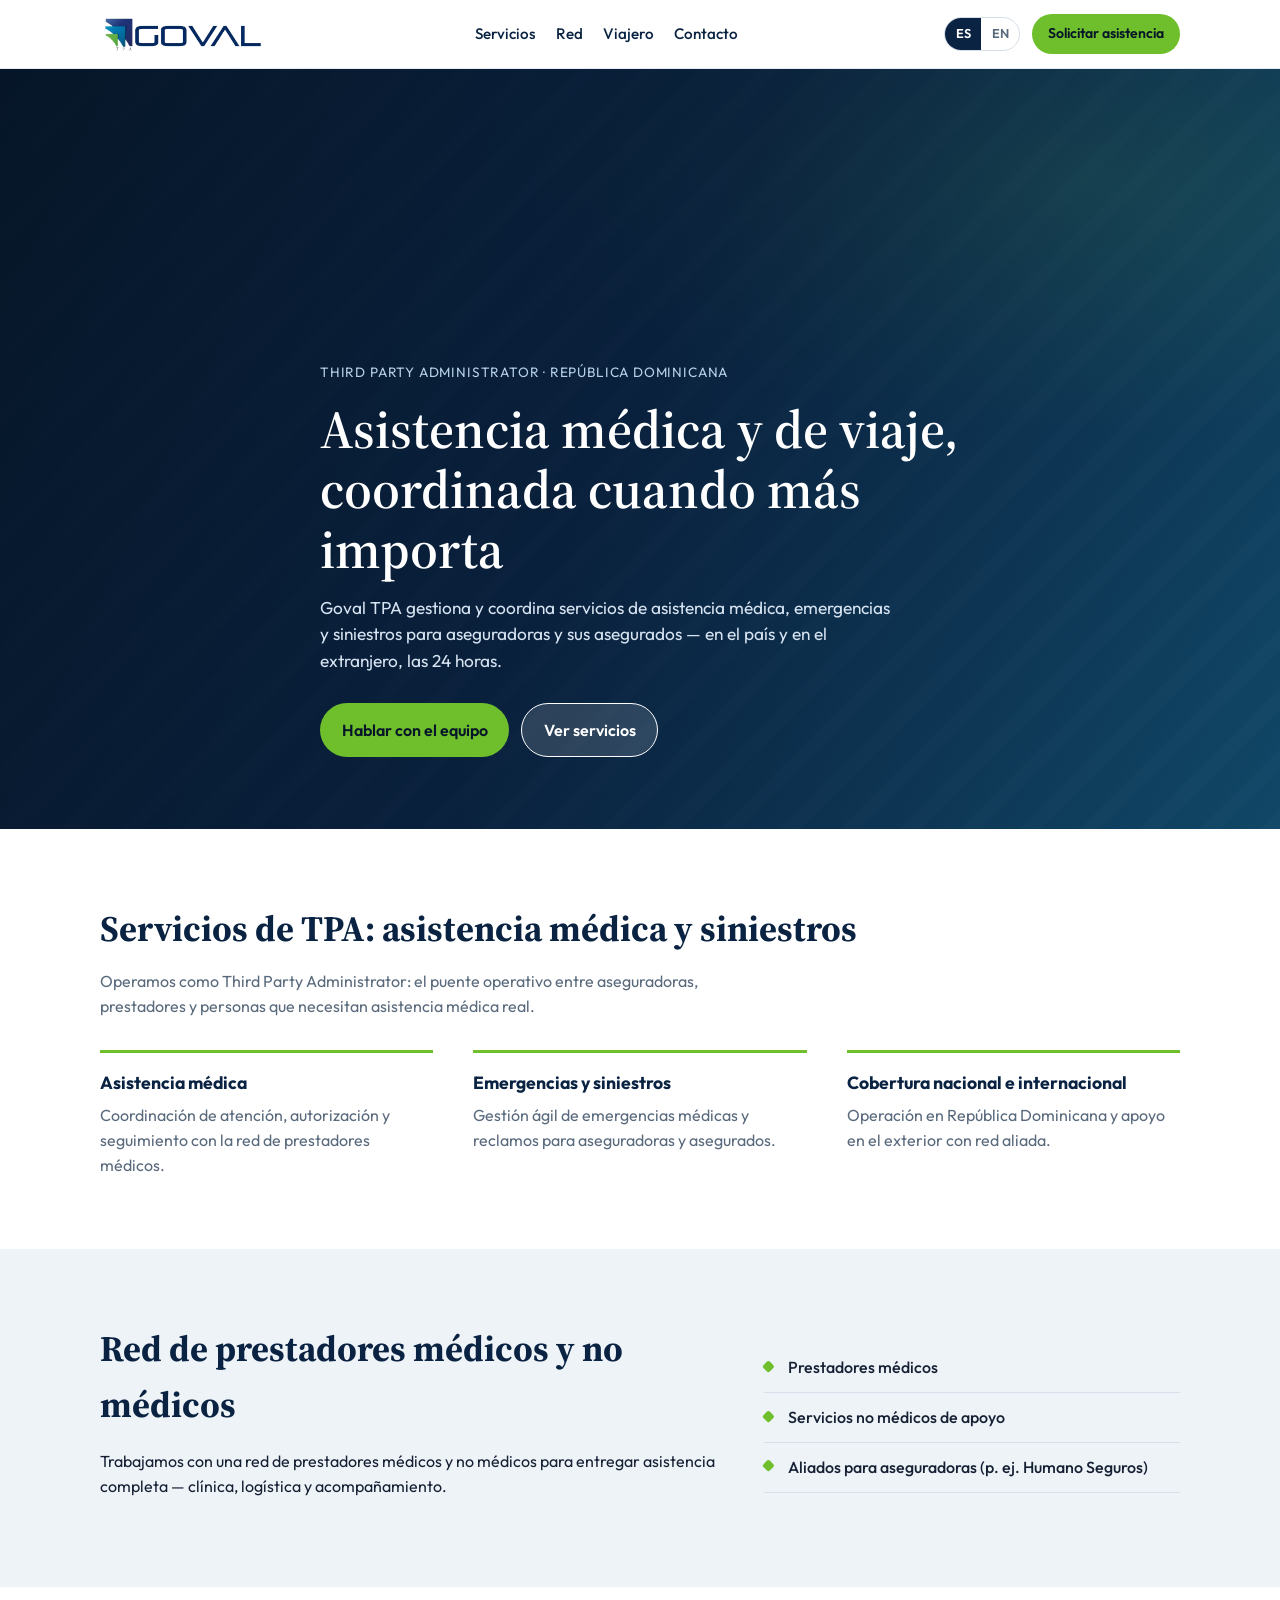
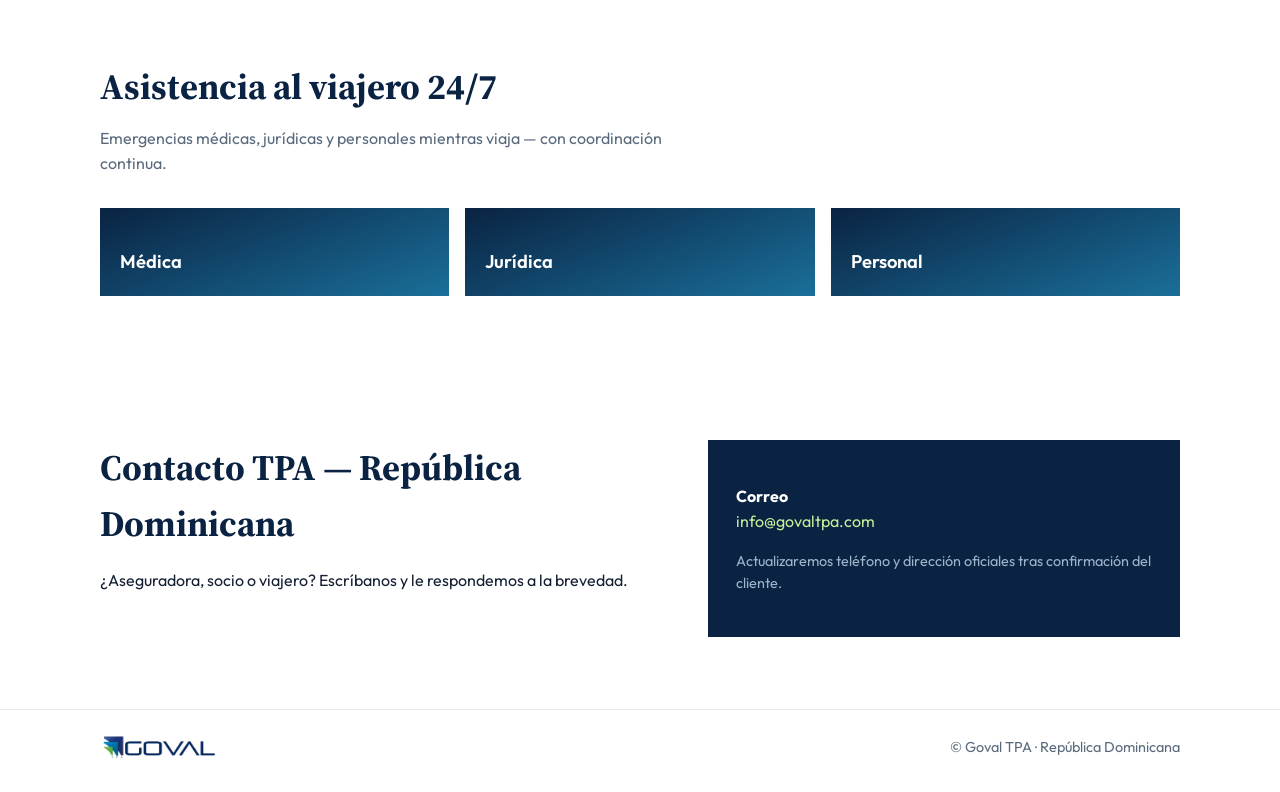
==== index.html @ 9fda296f "Add SEO for TPA medical and travel assistance focus." ====
<!DOCTYPE html>
<html lang="es">
<head>
  <meta charset="utf-8" />
  <meta name="viewport" content="width=device-width, initial-scale=1" />
  <title>Goval TPA | TPA asistencia médica y al viajero en República Dominicana</title>
  <meta name="description" content="Goval TPA es un Third Party Administrator en República Dominicana: asistencia médica, emergencias, siniestros y asistencia al viajero 24/7 para aseguradoras y asegurados." />
  <meta name="keywords" content="TPA República Dominicana, Third Party Administrator, asistencia médica, asistencia al viajero, emergencias médicas, siniestros, prestadores médicos, Goval TPA" />
  <meta name="robots" content="index, follow" />
  <meta name="author" content="Goval TPA" />
  <link rel="canonical" href="https://hectortorrese.github.io/goval-tpa/" />
  <link rel="alternate" hreflang="es" href="https://hectortorrese.github.io/goval-tpa/?lang=es" />
  <link rel="alternate" hreflang="en" href="https://hectortorrese.github.io/goval-tpa/?lang=en" />
  <link rel="alternate" hreflang="x-default" href="https://hectortorrese.github.io/goval-tpa/?lang=es" />
  <meta property="og:type" content="website" />
  <meta property="og:locale" content="es_DO" />
  <meta property="og:locale:alternate" content="en_US" />
  <meta property="og:site_name" content="Goval TPA" />
  <meta property="og:url" content="https://hectortorrese.github.io/goval-tpa/" />
  <meta property="og:title" content="Goval TPA | TPA asistencia médica y al viajero" />
  <meta property="og:description" content="Third Party Administrator en RD: asistencia médica, emergencias, siniestros y viajero 24/7." />
  <meta property="og:image" content="https://hectortorrese.github.io/goval-tpa/public/logo.png" />
  <meta name="twitter:card" content="summary_large_image" />
  <meta name="twitter:title" content="Goval TPA | TPA asistencia médica y al viajero" />
  <meta name="twitter:description" content="Third Party Administrator en RD: asistencia médica, emergencias, siniestros y viajero 24/7." />
  <link rel="preconnect" href="https://fonts.googleapis.com" />
  <link rel="preconnect" href="https://fonts.gstatic.com" crossorigin />
  <link href="https://fonts.googleapis.com/css2?family=Outfit:wght@400;500;600;700&family=Source+Serif+4:opsz,wght@8..60,500;8..60,600&display=swap" rel="stylesheet" />
  <link rel="stylesheet" href="styles.css?v=6" />
  <script type="application/ld+json">
  {
    "@context": "https://schema.org",
    "@type": "Organization",
    "name": "Goval TPA",
    "alternateName": "Goval Third Party Administrator",
    "url": "https://hectortorrese.github.io/goval-tpa/",
    "logo": "https://hectortorrese.github.io/goval-tpa/public/logo.png",
    "description": "Third Party Administrator en República Dominicana especializado en asistencia médica, emergencias, siniestros y asistencia al viajero 24/7.",
    "areaServed": ["DO", "Worldwide"],
    "knowsAbout": [
      "Third Party Administrator",
      "medical assistance",
      "travel assistance",
      "claims coordination",
      "emergency medical services"
    ],
    "email": "info@govaltpa.com"
  }
  </script>
</head>
<body>
  <a class="skip" href="#main">Skip to content</a>

  <header class="site-header">
    <div class="wrap header-inner">
      <a class="brand" href="#top" aria-label="Goval TPA">
        <img src="public/logo.png?v=5" alt="Goval TPA" width="180" height="40" />
      </a>
      <nav class="nav" aria-label="Primary">
        <a href="#services" data-i18n="nav.services">Servicios</a>
        <a href="#network" data-i18n="nav.network">Red</a>
        <a href="#travel" data-i18n="nav.travel">Viajero</a>
        <a href="#contact" data-i18n="nav.contact">Contacto</a>
      </nav>
      <div class="header-actions">
        <div class="lang" role="group" aria-label="Language">
          <button type="button" data-lang="es" class="is-active">ES</button>
          <button type="button" data-lang="en">EN</button>
        </div>
        <a class="btn btn-sm header-cta" href="#contact">
          <span class="cta-full" data-i18n="nav.cta">Solicitar asistencia</span>
          <span class="cta-short" data-i18n="nav.ctaShort">Contacto</span>
        </a>
      </div>
    </div>
  </header>

  <main id="main">
    <section class="hero" id="top">
      <div class="hero-bg" aria-hidden="true"></div>
      <div class="wrap hero-inner">
        <p class="eyebrow" data-i18n="hero.eyebrow">Third Party Administrator · República Dominicana</p>
        <h1 data-i18n="hero.title">Asistencia médica y de viaje, coordinada cuando más importa</h1>
        <p class="lede" data-i18n="hero.lede">Goval TPA gestiona y coordina servicios de asistencia médica, emergencias y siniestros para aseguradoras y sus asegurados — en el país y en el extranjero, las 24 horas.</p>
        <div class="cta-row">
          <a class="btn" href="#contact" data-i18n="hero.cta1">Hablar con el equipo</a>
          <a class="btn btn-ghost" href="#services" data-i18n="hero.cta2">Ver servicios</a>
        </div>
      </div>
    </section>

    <section class="section" id="services">
      <div class="wrap">
        <h2 data-i18n="services.title">Qué hacemos</h2>
        <p class="section-lede" data-i18n="services.lede">Operamos como TPA: el puente operativo entre aseguradoras, prestadores y personas que necesitan asistencia real.</p>
        <div class="feature-list">
          <article>
            <h3 data-i18n="services.s1.t">Asistencia médica</h3>
            <p data-i18n="services.s1.p">Coordinación de atención, autorización y seguimiento con la red de prestadores médicos.</p>
          </article>
          <article>
            <h3 data-i18n="services.s2.t">Emergencias y siniestros</h3>
            <p data-i18n="services.s2.p">Gestión ágil de emergencias y reclamos para aseguradoras y asegurados.</p>
          </article>
          <article>
            <h3 data-i18n="services.s3.t">Cobertura nacional e internacional</h3>
            <p data-i18n="services.s3.p">Operación en República Dominicana y apoyo en el exterior con red aliada.</p>
          </article>
        </div>
      </div>
    </section>

    <section class="section section-alt" id="network">
      <div class="wrap split">
        <div>
          <h2 data-i18n="network.title">Red de prestadores</h2>
          <p data-i18n="network.p">Trabajamos con una red de prestadores médicos y no médicos para entregar asistencia completa — clínica, logística y acompañamiento.</p>
        </div>
        <ul class="checks">
          <li data-i18n="network.l1">Prestadores médicos</li>
          <li data-i18n="network.l2">Servicios no médicos de apoyo</li>
          <li data-i18n="network.l3">Aliados para aseguradoras (p. ej. Humano Seguros)</li>
        </ul>
      </div>
    </section>

    <section class="section" id="travel">
      <div class="wrap">
        <h2 data-i18n="travel.title">Asistencia al viajero 24/7</h2>
        <p class="section-lede" data-i18n="travel.lede">Emergencias médicas, jurídicas y personales mientras viaja — con coordinación continua.</p>
        <div class="pillars">
          <div><span data-i18n="travel.p1">Médica</span></div>
          <div><span data-i18n="travel.p2">Jurídica</span></div>
          <div><span data-i18n="travel.p3">Personal</span></div>
        </div>
      </div>
    </section>

    <section class="section contact" id="contact">
      <div class="wrap contact-inner">
        <div>
          <h2 data-i18n="contact.title">Contacto</h2>
          <p data-i18n="contact.p">¿Aseguradora, socio o viajero? Escríbanos y le respondemos a la brevedad.</p>
        </div>
        <div class="contact-card">
          <p><strong data-i18n="contact.emailLabel">Correo</strong><br /><a href="mailto:info@govaltpa.com">info@govaltpa.com</a></p>
          <p class="note" data-i18n="contact.note">Actualizaremos teléfono y dirección oficiales tras confirmación del cliente.</p>
        </div>
      </div>
    </section>
  </main>

  <footer class="site-footer">
    <div class="wrap footer-inner">
      <img src="public/logo.png" alt="" width="120" height="28" />
      <p data-i18n="footer">© Goval TPA · República Dominicana</p>
    </div>
  </footer>

  <script src="i18n.js"></script>
</body>
</html>
---- styles.css ----
:root {
  --navy: #0a2342;
  --navy-deep: #061628;
  --teal: #1a6f9a;
  --green: #6fbf2c;
  --green-dark: #4f9a1a;
  --fog: #eef3f8;
  --ink: #152033;
  --muted: #5a6a7d;
  --white: #ffffff;
  --font: "Outfit", system-ui, sans-serif;
  --display: "Source Serif 4", Georgia, serif;
}

* { box-sizing: border-box; }
html { scroll-behavior: smooth; }
body {
  margin: 0;
  font-family: var(--font);
  color: var(--ink);
  background: var(--white);
  line-height: 1.55;
}
img { max-width: 100%; height: auto; display: block; }
a { color: var(--teal); text-decoration: none; }
a:hover { color: var(--navy); }
a.btn,
a.btn:hover { text-decoration: none; }

.skip {
  position: absolute;
  left: -999px;
  top: 0;
}
.skip:focus { left: 1rem; top: 1rem; z-index: 100; background: #fff; padding: 0.5rem; }

.wrap { width: min(1080px, calc(100% - 2.5rem)); margin-inline: auto; }

.site-header {
  position: sticky;
  top: 0;
  z-index: 40;
  background: #fff;
  border-bottom: 1px solid #e4ebf3;
}
.header-inner {
  display: flex;
  align-items: center;
  justify-content: space-between;
  gap: 1rem;
  min-height: 4.25rem;
}
.brand img { width: 168px; height: auto; }
.header-cta .cta-short { display: none; }
.nav { display: flex; gap: 1.25rem; }
.nav a { color: var(--navy); font-weight: 500; font-size: 0.95rem; }
.header-actions { display: flex; align-items: center; gap: 0.75rem; }
.lang {
  display: inline-flex;
  border: 1px solid #d5dee8;
  border-radius: 999px;
  overflow: hidden;
}
.lang button {
  border: 0;
  background: transparent;
  padding: 0.35rem 0.65rem;
  font: inherit;
  font-size: 0.8rem;
  font-weight: 600;
  color: var(--muted);
  cursor: pointer;
}
.lang button.is-active { background: var(--navy); color: #fff; }

.btn {
  display: inline-flex;
  align-items: center;
  justify-content: center;
  padding: 0.85rem 1.35rem;
  border-radius: 999px;
  background: var(--green);
  color: var(--navy-deep);
  font-weight: 600;
  border: 0;
  transition: transform 0.2s ease, background 0.2s ease, color 0.2s ease, border-color 0.2s ease;
}
.btn:hover { background: var(--green-dark); color: #fff; transform: translateY(-1px); }
.btn-sm { padding: 0.55rem 1rem; font-size: 0.88rem; }

/* Hero secondary CTA — must beat `a` / `a:hover` link colors */
a.btn.btn-ghost,
.btn.btn-ghost {
  background: rgba(255, 255, 255, 0.14);
  border: 1px solid #fff;
  color: #fff;
}
a.btn.btn-ghost:hover,
a.btn.btn-ghost:focus-visible,
.btn.btn-ghost:hover,
.btn.btn-ghost:focus-visible {
  background: #fff;
  color: var(--navy);
  border-color: #fff;
  transform: none;
}

.section a.btn.btn-ghost,
.site-header a.btn.btn-ghost {
  background: transparent;
  border-color: #c9d6e4;
  color: var(--navy);
}
.section a.btn.btn-ghost:hover,
.site-header a.btn.btn-ghost:hover {
  background: var(--fog);
  color: var(--navy);
}

.hero {
  position: relative;
  min-height: min(88vh, 760px);
  display: flex;
  align-items: flex-end;
  padding: 5rem 0 4.5rem;
  overflow: hidden;
  color: #fff;
}
.hero-bg {
  position: absolute;
  inset: 0;
  background:
    linear-gradient(115deg, rgba(6,22,40,0.92) 0%, rgba(10,35,66,0.78) 48%, rgba(26,111,154,0.55) 100%),
    radial-gradient(ellipse 80% 60% at 85% 15%, rgba(111,191,44,0.28), transparent 55%),
    url("data:image/svg+xml,%3Csvg width='60' height='60' xmlns='http://www.w3.org/2000/svg'%3E%3Cpath d='M0 60L60 0H40L0 40zM60 60V40L40 60z' fill='%23ffffff' fill-opacity='0.03'/%3E%3C/svg%3E"),
    var(--navy-deep);
  background-size: cover, cover, 60px 60px, auto;
}
.hero-inner { position: relative; z-index: 1; max-width: 40rem; }
.eyebrow {
  font-size: 0.85rem;
  letter-spacing: 0.06em;
  text-transform: uppercase;
  color: #b7d0e8;
  margin: 0 0 1rem;
  animation: rise 0.7s ease both;
}
.hero h1 {
  font-family: var(--display);
  font-size: clamp(2.1rem, 4.5vw, 3.35rem);
  line-height: 1.12;
  font-weight: 600;
  margin: 0 0 1rem;
  color: #fff;
  animation: rise 0.8s ease 0.08s both;
}
.lede {
  font-size: 1.08rem;
  color: #d7e4f2;
  margin: 0 0 1.75rem;
  max-width: 36rem;
  animation: rise 0.85s ease 0.14s both;
}
.cta-row { display: flex; flex-wrap: wrap; gap: 0.75rem; animation: rise 0.9s ease 0.2s both; }

@keyframes rise {
  from { opacity: 0; transform: translateY(12px); }
  to { opacity: 1; transform: none; }
}

.section { padding: 4.5rem 0; }
.section-alt { background: var(--fog); }
.section h2 {
  font-family: var(--display);
  font-size: clamp(1.7rem, 3vw, 2.25rem);
  color: var(--navy);
  margin: 0 0 0.75rem;
}
.section-lede { color: var(--muted); max-width: 38rem; margin: 0 0 2rem; }

.feature-list {
  display: grid;
  gap: 1.75rem 2.5rem;
  grid-template-columns: repeat(3, 1fr);
}
.feature-list h3 {
  margin: 0 0 0.4rem;
  font-size: 1.1rem;
  color: var(--navy);
}
.feature-list p { margin: 0; color: var(--muted); }
.feature-list article {
  border-top: 3px solid var(--green);
  padding-top: 1rem;
}

.split {
  display: grid;
  grid-template-columns: 1.2fr 0.8fr;
  gap: 2.5rem;
  align-items: center;
}
.checks { list-style: none; padding: 0; margin: 0; }
.checks li {
  padding: 0.75rem 0 0.75rem 1.5rem;
  border-bottom: 1px solid #d7e0ea;
  position: relative;
  color: var(--ink);
  font-weight: 500;
}
.checks li::before {
  content: "";
  position: absolute;
  left: 0;
  top: 1.15rem;
  width: 0.55rem;
  height: 0.55rem;
  background: var(--green);
  border-radius: 2px;
  transform: rotate(45deg);
}

.pillars {
  display: grid;
  grid-template-columns: repeat(3, 1fr);
  gap: 1rem;
}
.pillars div {
  min-height: 5.5rem;
  display: flex;
  align-items: flex-end;
  padding: 1.25rem;
  background: linear-gradient(160deg, var(--navy) 0%, var(--teal) 100%);
  color: #fff;
  font-weight: 600;
  font-size: 1.15rem;
}

.contact-inner {
  display: grid;
  grid-template-columns: 1.1fr 0.9fr;
  gap: 2rem;
  align-items: start;
}
.contact-card {
  background: var(--navy);
  color: #fff;
  padding: 1.75rem;
}
.contact-card a { color: #c8ec9a; }
.contact-card .note { color: #9eb4cb; font-size: 0.9rem; }

.site-footer {
  border-top: 1px solid #e4ebf3;
  padding: 1.5rem 0 2rem;
}
.footer-inner {
  display: flex;
  align-items: center;
  justify-content: space-between;
  gap: 1rem;
}
.site-footer p { margin: 0; color: var(--muted); font-size: 0.9rem; }

@media (max-width: 860px) {
  .nav { display: none; }
  .feature-list, .split, .pillars, .contact-inner { grid-template-columns: 1fr; }
  .hero { min-height: auto; padding-top: 4rem; }

  .wrap { width: min(1080px, calc(100% - 1.5rem)); }
  .header-inner {
    gap: 0.65rem;
    min-height: 3.75rem;
  }
  .brand {
    flex: 0 1 auto;
    min-width: 0;
  }
  .brand img {
    width: min(132px, 38vw);
  }
  .header-actions {
    flex: 0 0 auto;
    gap: 0.45rem;
  }
  .header-cta {
    padding: 0.5rem 0.8rem;
    font-size: 0.8rem;
    white-space: nowrap;
  }
  .header-cta .cta-full { display: none; }
  .header-cta .cta-short { display: inline; }
  .lang button {
    padding: 0.3rem 0.55rem;
  }
}

@media (max-width: 380px) {
  .header-cta { display: none; }
}
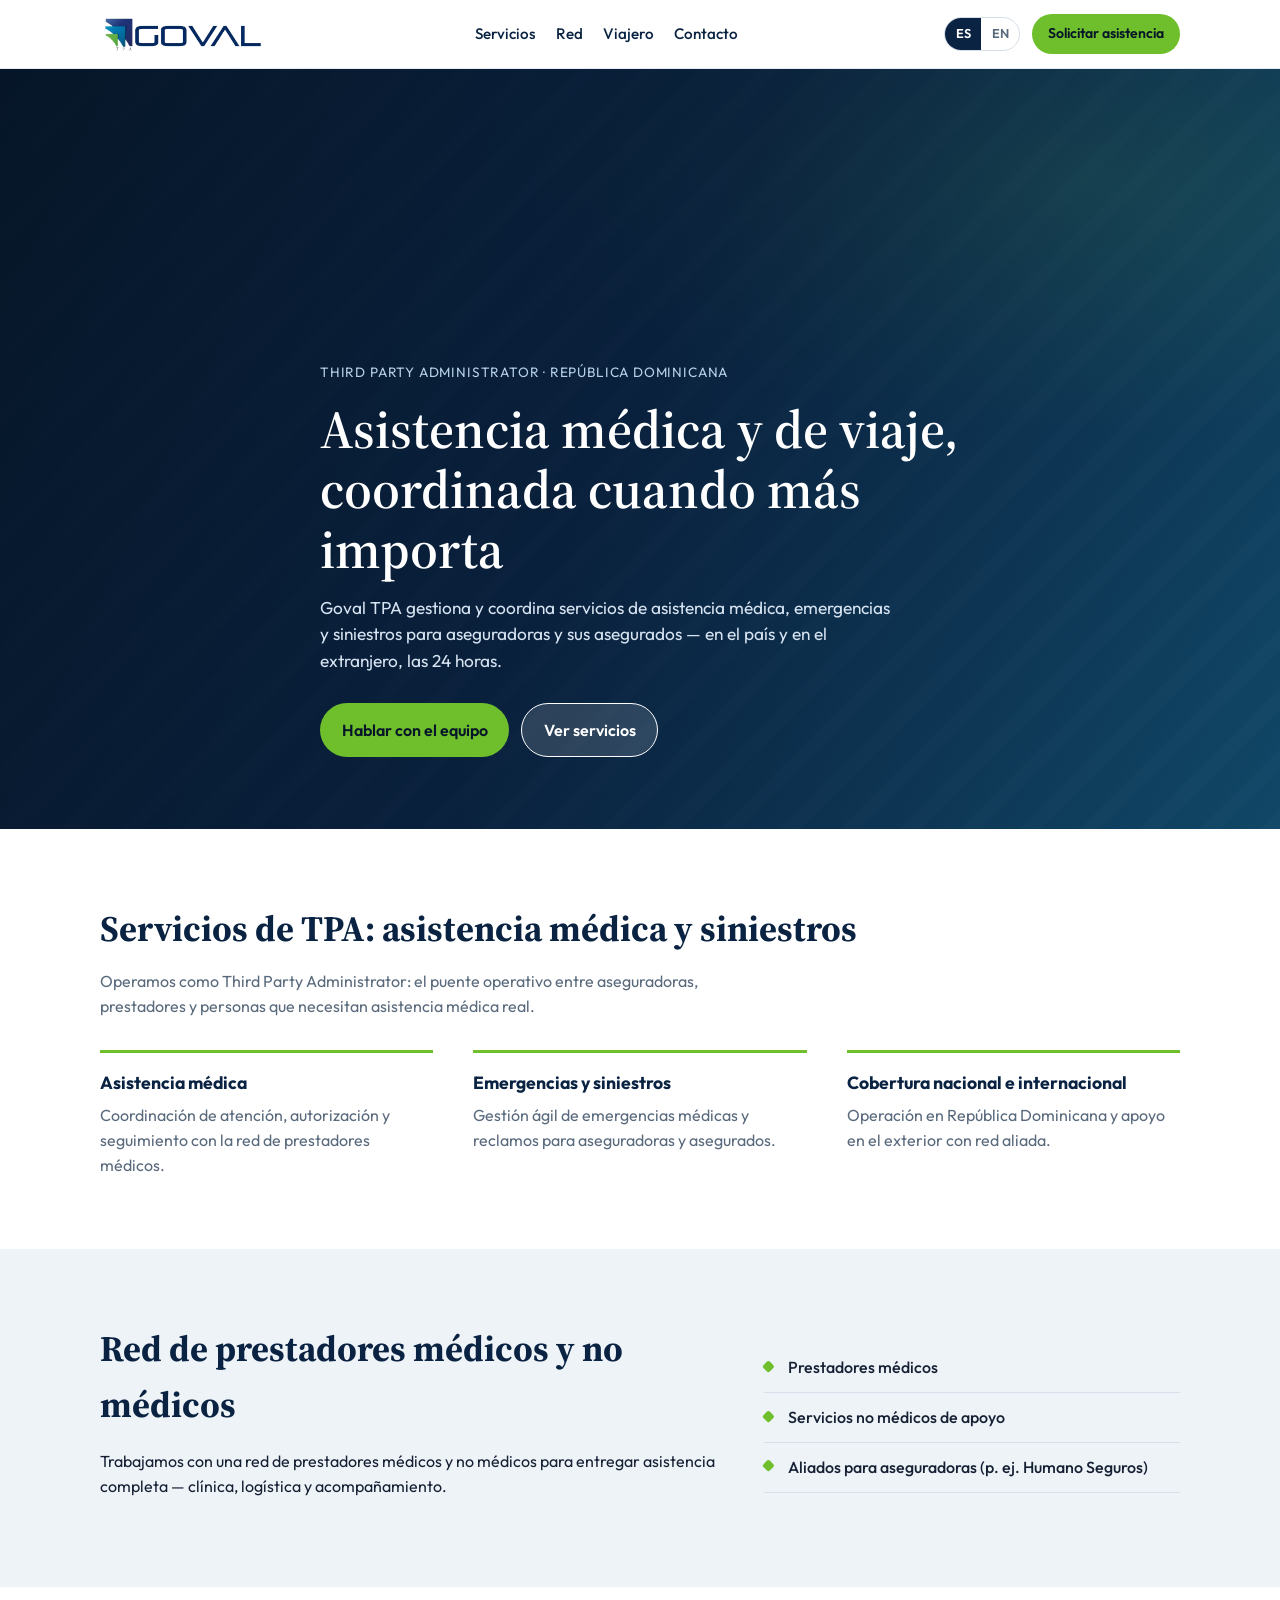
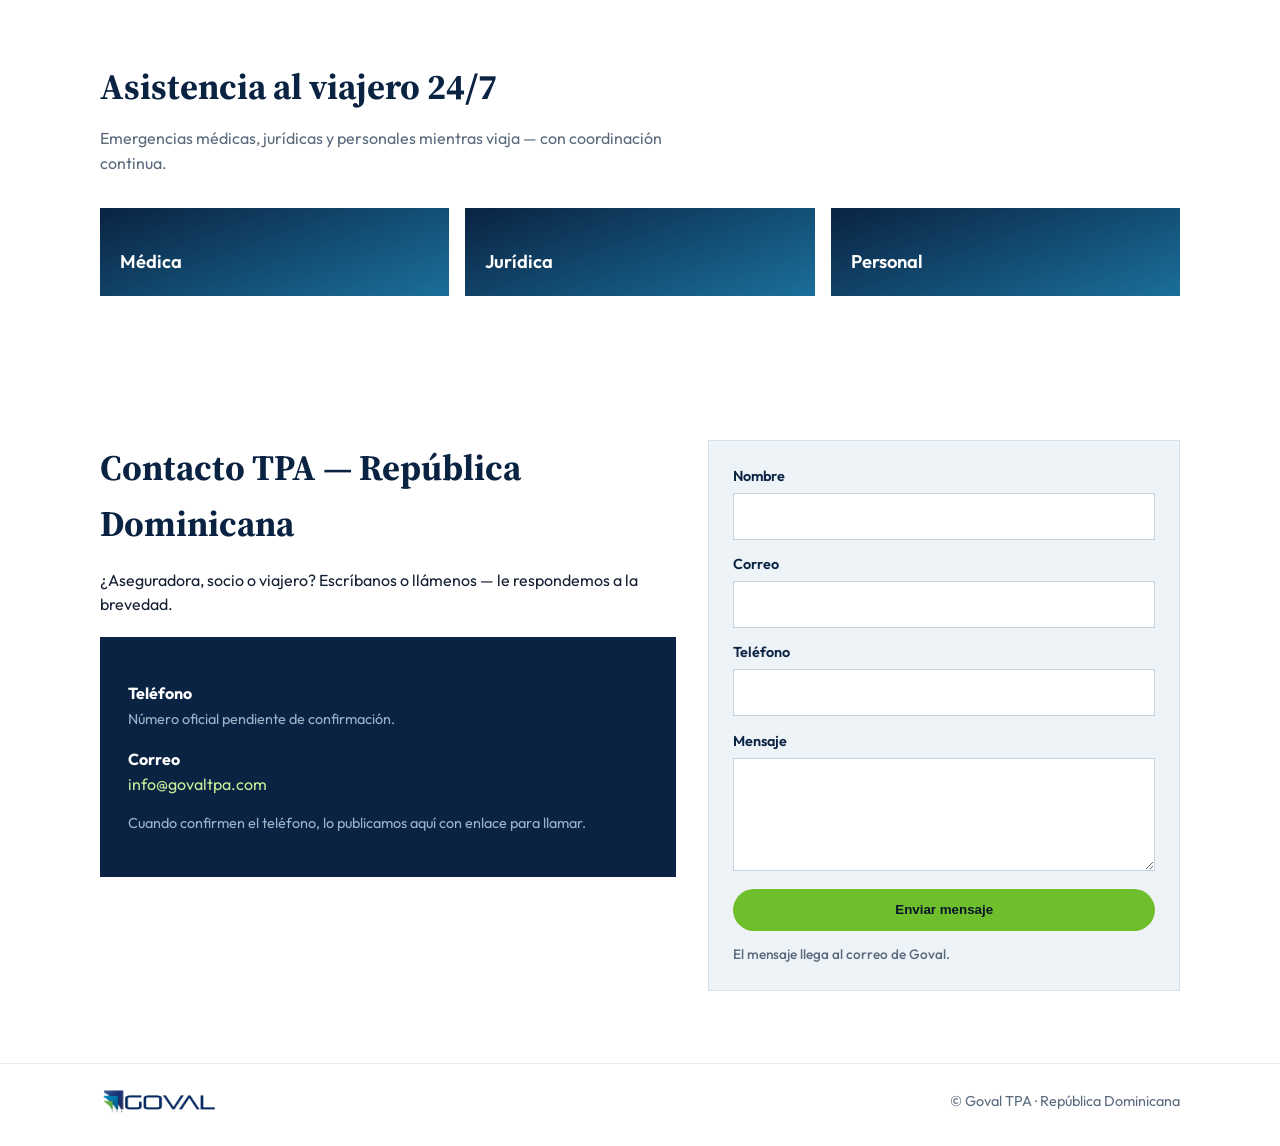
==== commit f78b69bc: "Add contact forms, trim client slides. Co-authored-by: Cursor <cursoragent@cursor.com>" ====
--- a/index.html
+++ b/index.html
@@ -140,12 +140,46 @@
       <div class="wrap contact-inner">
         <div>
           <h2 data-i18n="contact.title">Contacto</h2>
-          <p data-i18n="contact.p">¿Aseguradora, socio o viajero? Escríbanos y le respondemos a la brevedad.</p>
+          <p data-i18n="contact.p">¿Aseguradora, socio o viajero? Escríbanos o llámenos — le respondemos a la brevedad.</p>
+          <div class="contact-card">
+            <p>
+              <strong data-i18n="contact.phoneLabel">Teléfono</strong><br />
+              <span class="note" data-i18n="contact.phonePending">Número oficial pendiente de confirmación.</span>
+            </p>
+            <p><strong data-i18n="contact.emailLabel">Correo</strong><br /><a href="mailto:info@govaltpa.com">info@govaltpa.com</a></p>
+            <p class="note" data-i18n="contact.note">Cuando confirmen el teléfono, lo publicamos aquí con enlace para llamar.</p>
+          </div>
         </div>
-        <div class="contact-card">
-          <p><strong data-i18n="contact.emailLabel">Correo</strong><br /><a href="mailto:info@govaltpa.com">info@govaltpa.com</a></p>
-          <p class="note" data-i18n="contact.note">Actualizaremos teléfono y dirección oficiales tras confirmación del cliente.</p>
-        </div>
+        <form
+          class="contact-form"
+          action="https://formsubmit.co/info@govaltpa.com"
+          method="POST"
+        >
+          <p class="form-sent" data-i18n="form.sent" hidden>Mensaje enviado. Gracias — le responderemos pronto.</p>
+          <input type="hidden" name="_subject" value="Contacto web — Goval TPA" />
+          <input type="hidden" name="_captcha" value="false" />
+          <input type="hidden" name="_template" value="table" />
+          <input type="text" name="_honey" style="display:none" tabindex="-1" autocomplete="off" />
+          <input type="hidden" name="_next" value="https://hectortorrese.github.io/goval-tpa/?sent=1#contact" />
+          <label>
+            <span data-i18n="form.name">Nombre</span>
+            <input type="text" name="name" required autocomplete="name" />
+          </label>
+          <label>
+            <span data-i18n="form.email">Correo</span>
+            <input type="email" name="email" required autocomplete="email" />
+          </label>
+          <label>
+            <span data-i18n="form.phone">Teléfono</span>
+            <input type="tel" name="phone" autocomplete="tel" />
+          </label>
+          <label>
+            <span data-i18n="form.message">Mensaje</span>
+            <textarea name="message" rows="4" required></textarea>
+          </label>
+          <button type="submit" class="btn" data-i18n="form.submit">Enviar mensaje</button>
+          <p class="form-hint" data-i18n="form.hint">El mensaje llega al correo de Goval.</p>
+        </form>
       </div>
     </section>
   </main>
--- a/styles.css
+++ b/styles.css
@@ -246,9 +246,56 @@
   background: var(--navy);
   color: #fff;
   padding: 1.75rem;
+  margin-top: 1.25rem;
 }
 .contact-card a { color: #c8ec9a; }
 .contact-card .note { color: #9eb4cb; font-size: 0.9rem; }
+
+.contact-form {
+  display: grid;
+  gap: 0.85rem;
+  background: var(--fog);
+  padding: 1.5rem;
+  border: 1px solid #d7e2ec;
+}
+.contact-form label {
+  display: grid;
+  gap: 0.35rem;
+  font-size: 0.9rem;
+  font-weight: 600;
+  color: var(--navy);
+}
+.contact-form input,
+.contact-form textarea {
+  font: inherit;
+  font-weight: 400;
+  padding: 0.7rem 0.8rem;
+  border: 1px solid #c5d3e0;
+  background: #fff;
+  color: var(--ink);
+  width: 100%;
+}
+.contact-form textarea { resize: vertical; min-height: 6rem; }
+.contact-form .btn { width: 100%; margin-top: 0.25rem; }
+.form-hint {
+  margin: 0;
+  font-size: 0.85rem;
+  font-weight: 500;
+  color: var(--muted);
+}
+.form-sent {
+  display: none;
+  margin: 0 0 0.75rem;
+  padding: 0.75rem 0.9rem;
+  background: #e8f6d8;
+  color: var(--navy);
+  font-weight: 600;
+  font-size: 0.95rem;
+}
+.form-sent.is-visible,
+.form-sent.is-visible[hidden] {
+  display: block !important;
+}
 
 .site-footer {
   border-top: 1px solid #e4ebf3;
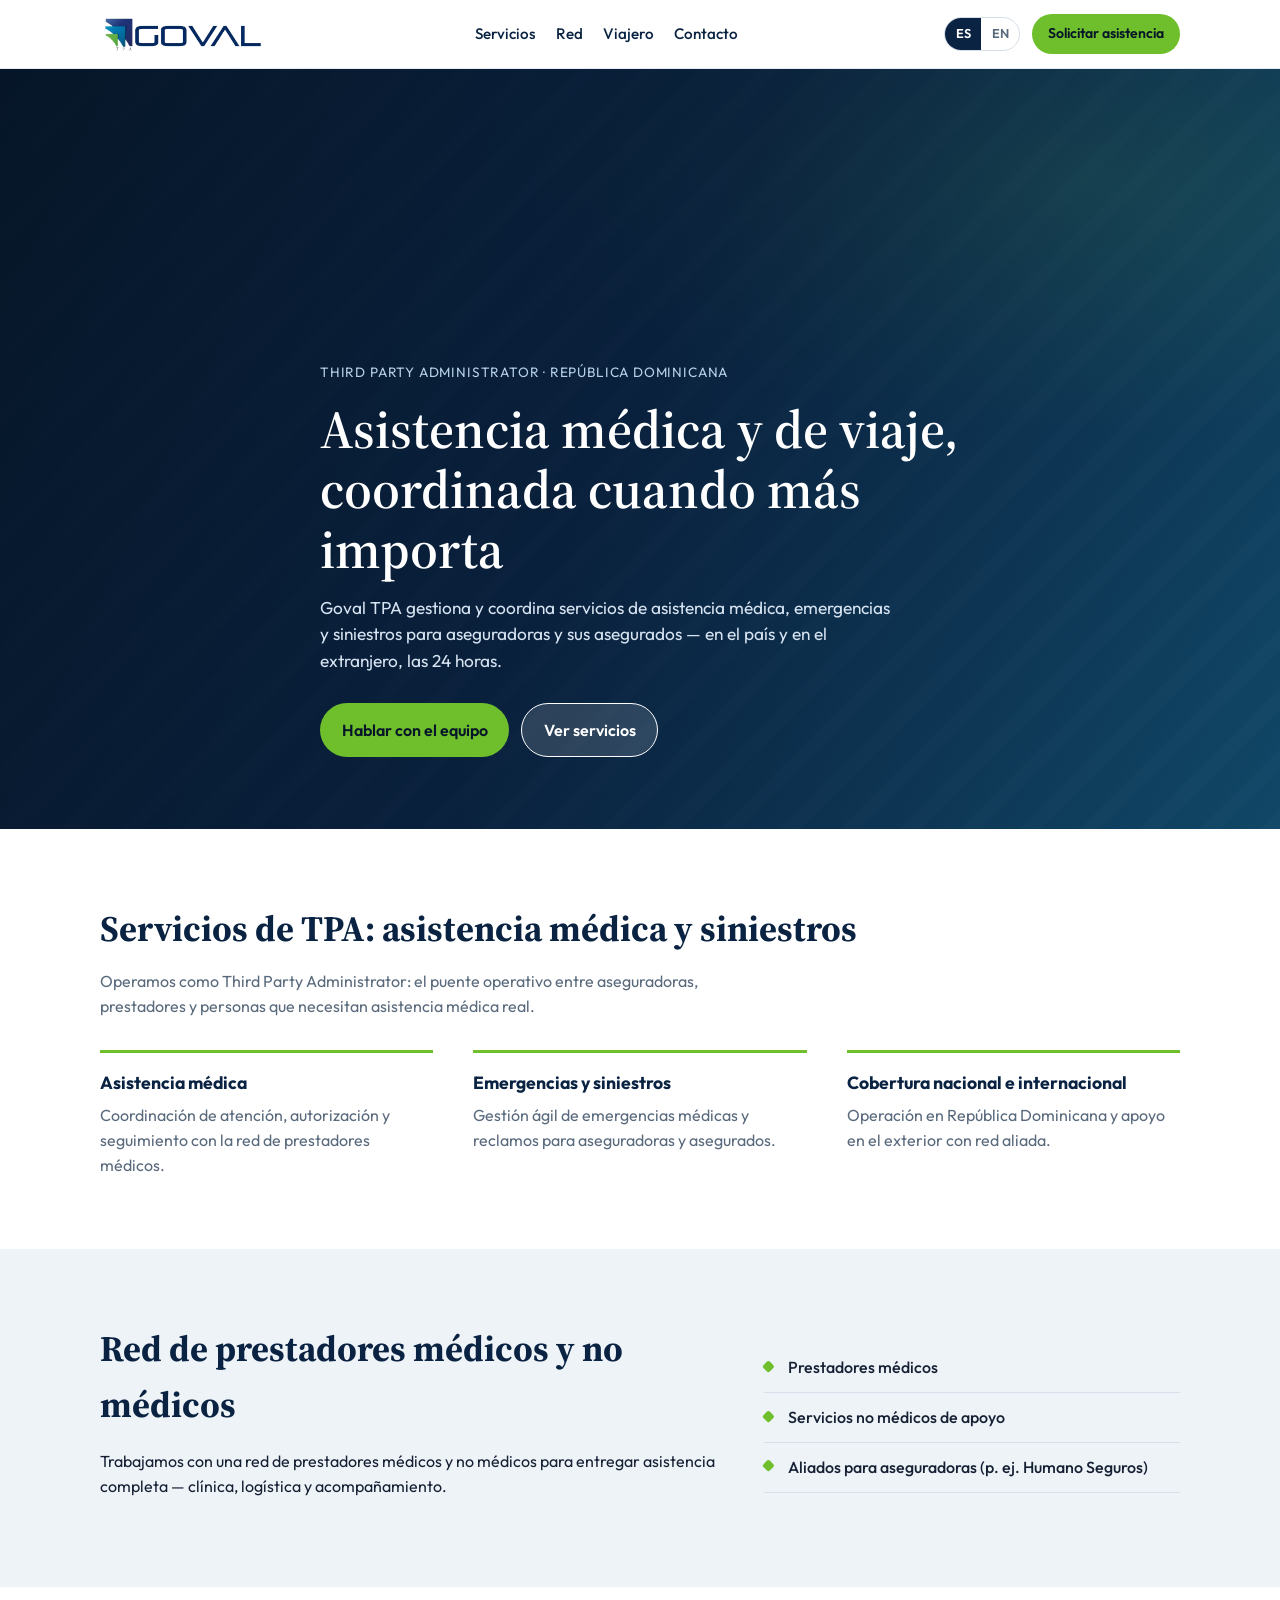
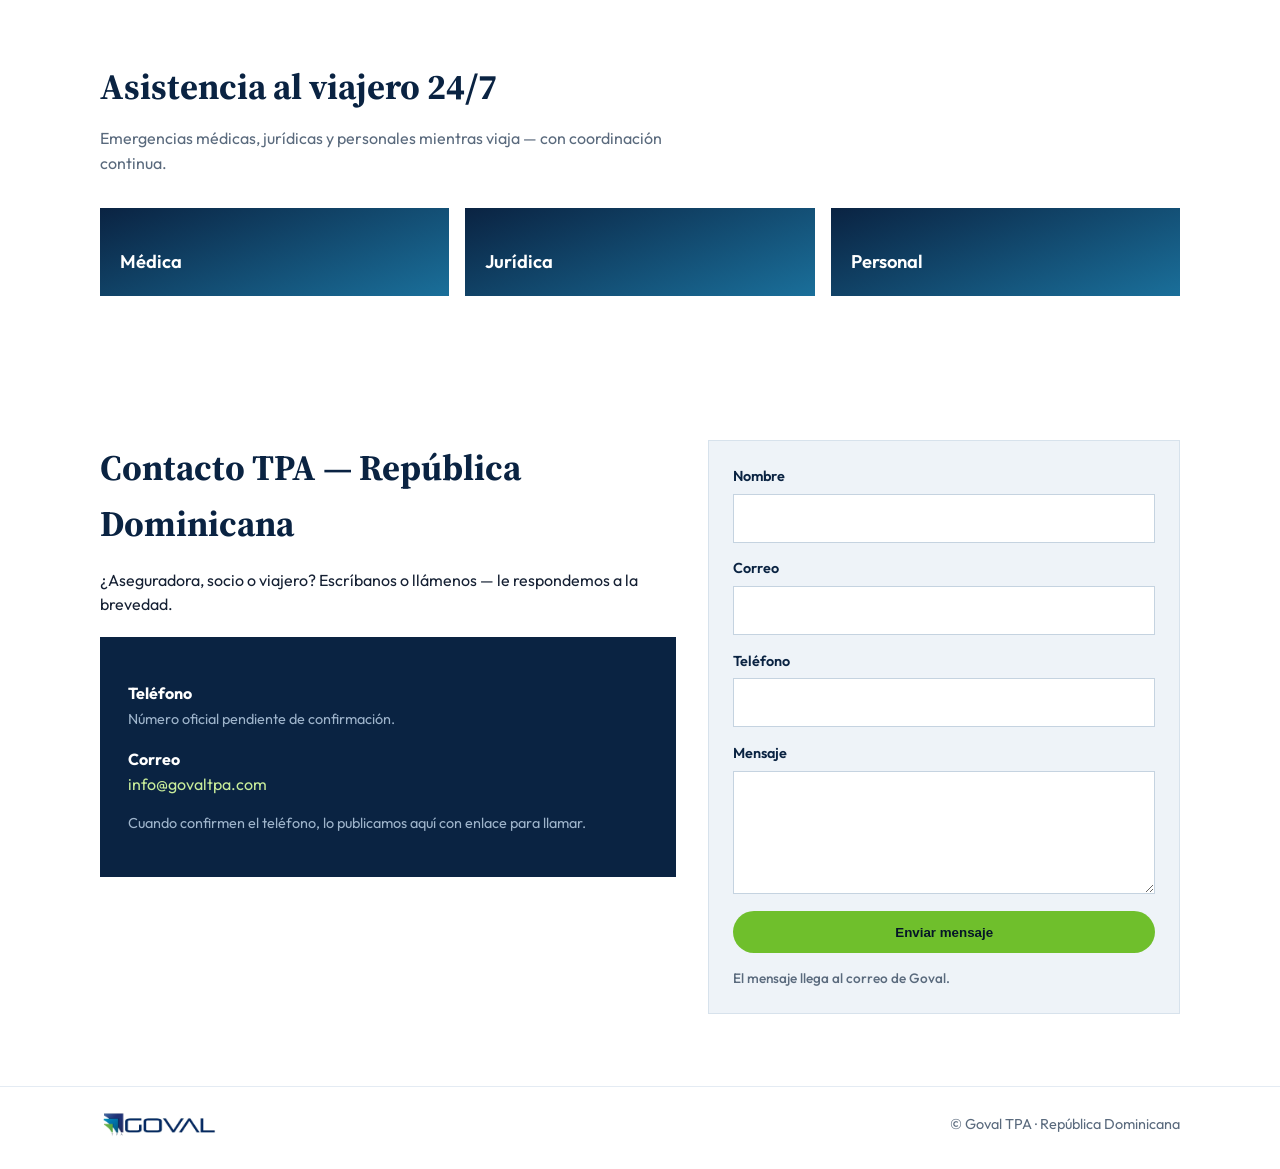
==== commit 1be64b43: "Fix contact form field stacking layout. Co-authored-by: Cursor <cursoragent@cursor.com>" ====
--- a/index.html
+++ b/index.html
@@ -159,24 +159,24 @@
           <input type="hidden" name="_subject" value="Contacto web — Goval TPA" />
           <input type="hidden" name="_captcha" value="false" />
           <input type="hidden" name="_template" value="table" />
-          <input type="text" name="_honey" style="display:none" tabindex="-1" autocomplete="off" />
+          <input type="text" name="_honey" style="display:none" tabindex="-1" autocomplete="off" aria-hidden="true" />
           <input type="hidden" name="_next" value="https://hectortorrese.github.io/goval-tpa/?sent=1#contact" />
-          <label>
-            <span data-i18n="form.name">Nombre</span>
-            <input type="text" name="name" required autocomplete="name" />
-          </label>
-          <label>
-            <span data-i18n="form.email">Correo</span>
-            <input type="email" name="email" required autocomplete="email" />
-          </label>
-          <label>
-            <span data-i18n="form.phone">Teléfono</span>
-            <input type="tel" name="phone" autocomplete="tel" />
-          </label>
-          <label>
-            <span data-i18n="form.message">Mensaje</span>
-            <textarea name="message" rows="4" required></textarea>
-          </label>
+          <div class="field">
+            <label for="goval-name"><span data-i18n="form.name">Nombre</span></label>
+            <input id="goval-name" type="text" name="name" required autocomplete="name" />
+          </div>
+          <div class="field">
+            <label for="goval-email"><span data-i18n="form.email">Correo</span></label>
+            <input id="goval-email" type="email" name="email" required autocomplete="email" />
+          </div>
+          <div class="field">
+            <label for="goval-phone"><span data-i18n="form.phone">Teléfono</span></label>
+            <input id="goval-phone" type="tel" name="phone" autocomplete="tel" />
+          </div>
+          <div class="field">
+            <label for="goval-message"><span data-i18n="form.message">Mensaje</span></label>
+            <textarea id="goval-message" name="message" rows="4" required></textarea>
+          </div>
           <button type="submit" class="btn" data-i18n="form.submit">Enviar mensaje</button>
           <p class="form-hint" data-i18n="form.hint">El mensaje llega al correo de Goval.</p>
         </form>
--- a/styles.css
+++ b/styles.css
@@ -252,21 +252,33 @@
 .contact-card .note { color: #9eb4cb; font-size: 0.9rem; }
 
 .contact-form {
-  display: grid;
-  gap: 0.85rem;
+  display: flex;
+  flex-direction: column;
+  gap: 0.9rem;
+  width: 100%;
+  min-width: 0;
   background: var(--fog);
   padding: 1.5rem;
   border: 1px solid #d7e2ec;
 }
+.contact-form .field {
+  display: flex;
+  flex-direction: column;
+  gap: 0.4rem;
+  width: 100%;
+  min-width: 0;
+}
+.contact-form .field > span,
 .contact-form label {
-  display: grid;
-  gap: 0.35rem;
+  display: block;
   font-size: 0.9rem;
   font-weight: 600;
   color: var(--navy);
 }
 .contact-form input,
 .contact-form textarea {
+  display: block;
+  box-sizing: border-box;
   font: inherit;
   font-weight: 400;
   padding: 0.7rem 0.8rem;
@@ -274,9 +286,17 @@
   background: #fff;
   color: var(--ink);
   width: 100%;
-}
-.contact-form textarea { resize: vertical; min-height: 6rem; }
-.contact-form .btn { width: 100%; margin-top: 0.25rem; }
+  max-width: 100%;
+}
+.contact-form textarea {
+  resize: vertical;
+  min-height: 7rem;
+}
+.contact-form .btn {
+  display: inline-flex;
+  width: 100%;
+  margin-top: 0.15rem;
+}
 .form-hint {
   margin: 0;
   font-size: 0.85rem;
@@ -285,7 +305,7 @@
 }
 .form-sent {
   display: none;
-  margin: 0 0 0.75rem;
+  margin: 0;
   padding: 0.75rem 0.9rem;
   background: #e8f6d8;
   color: var(--navy);
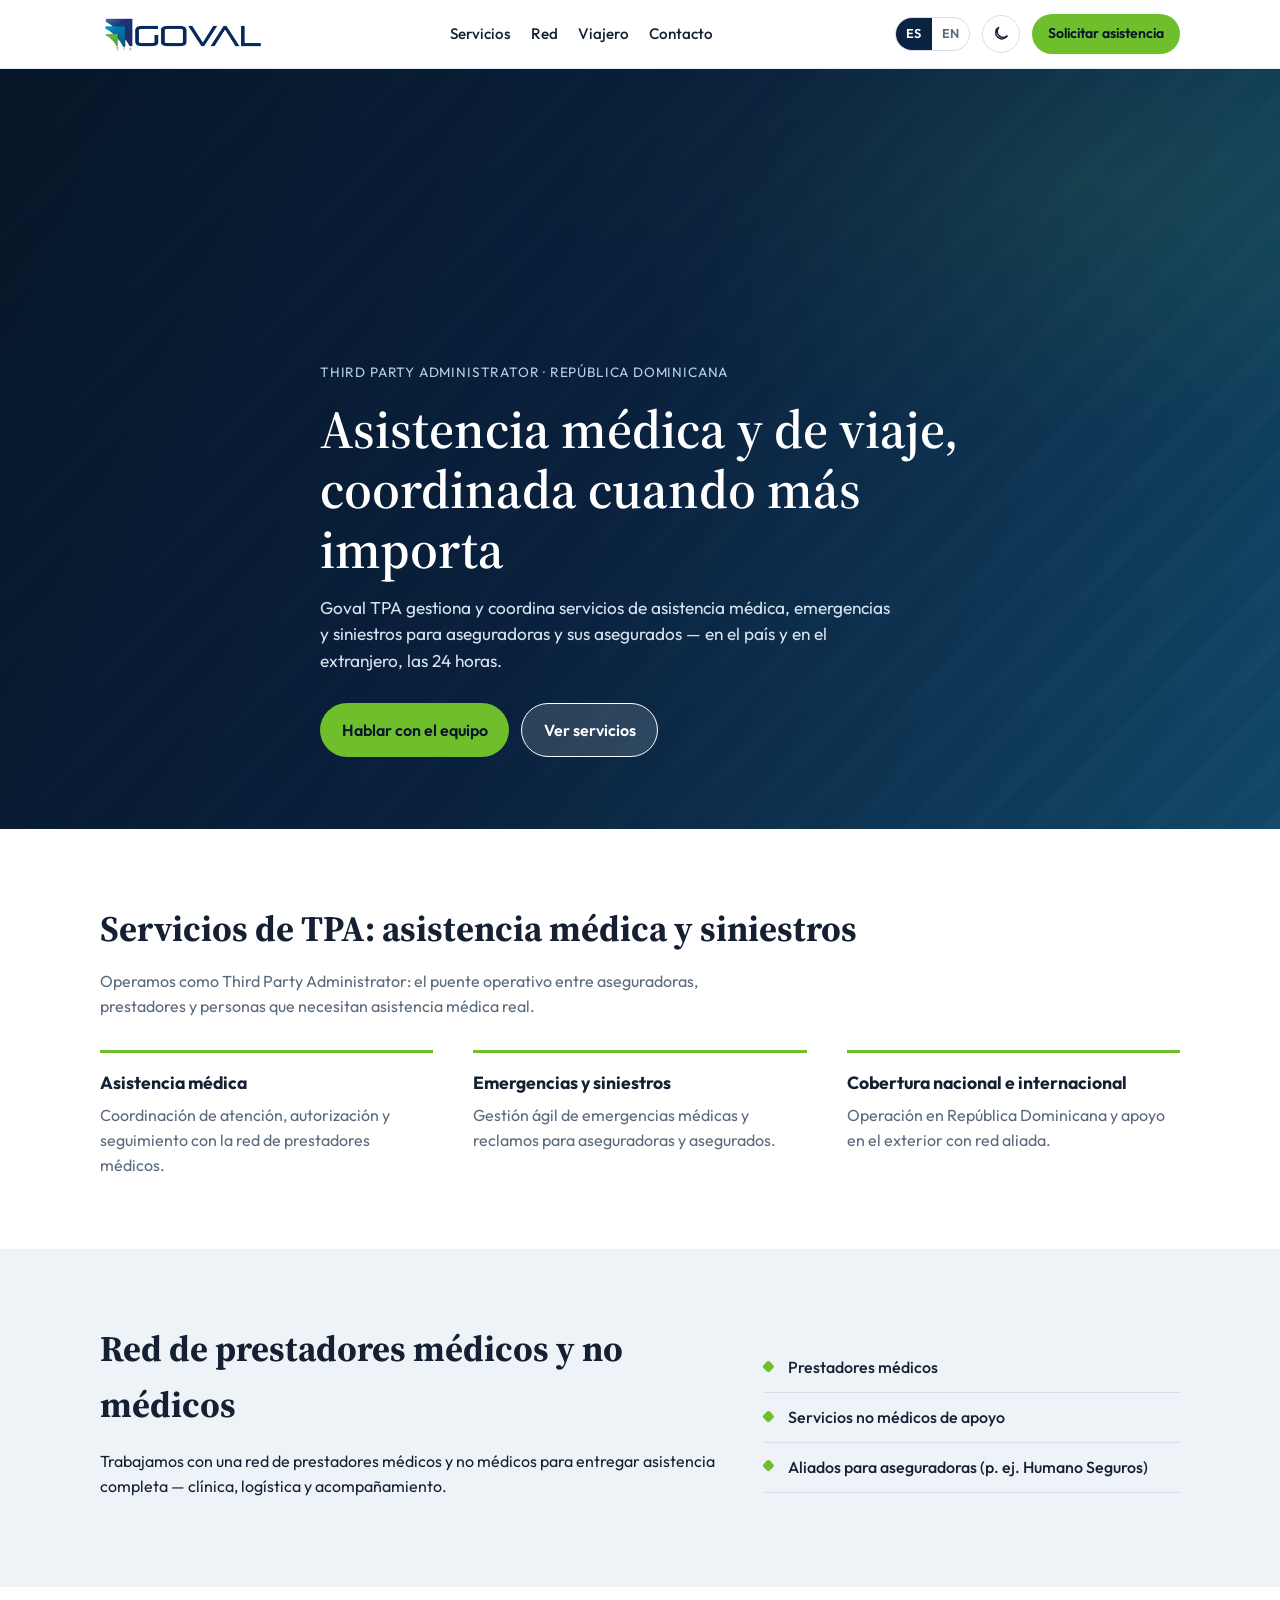
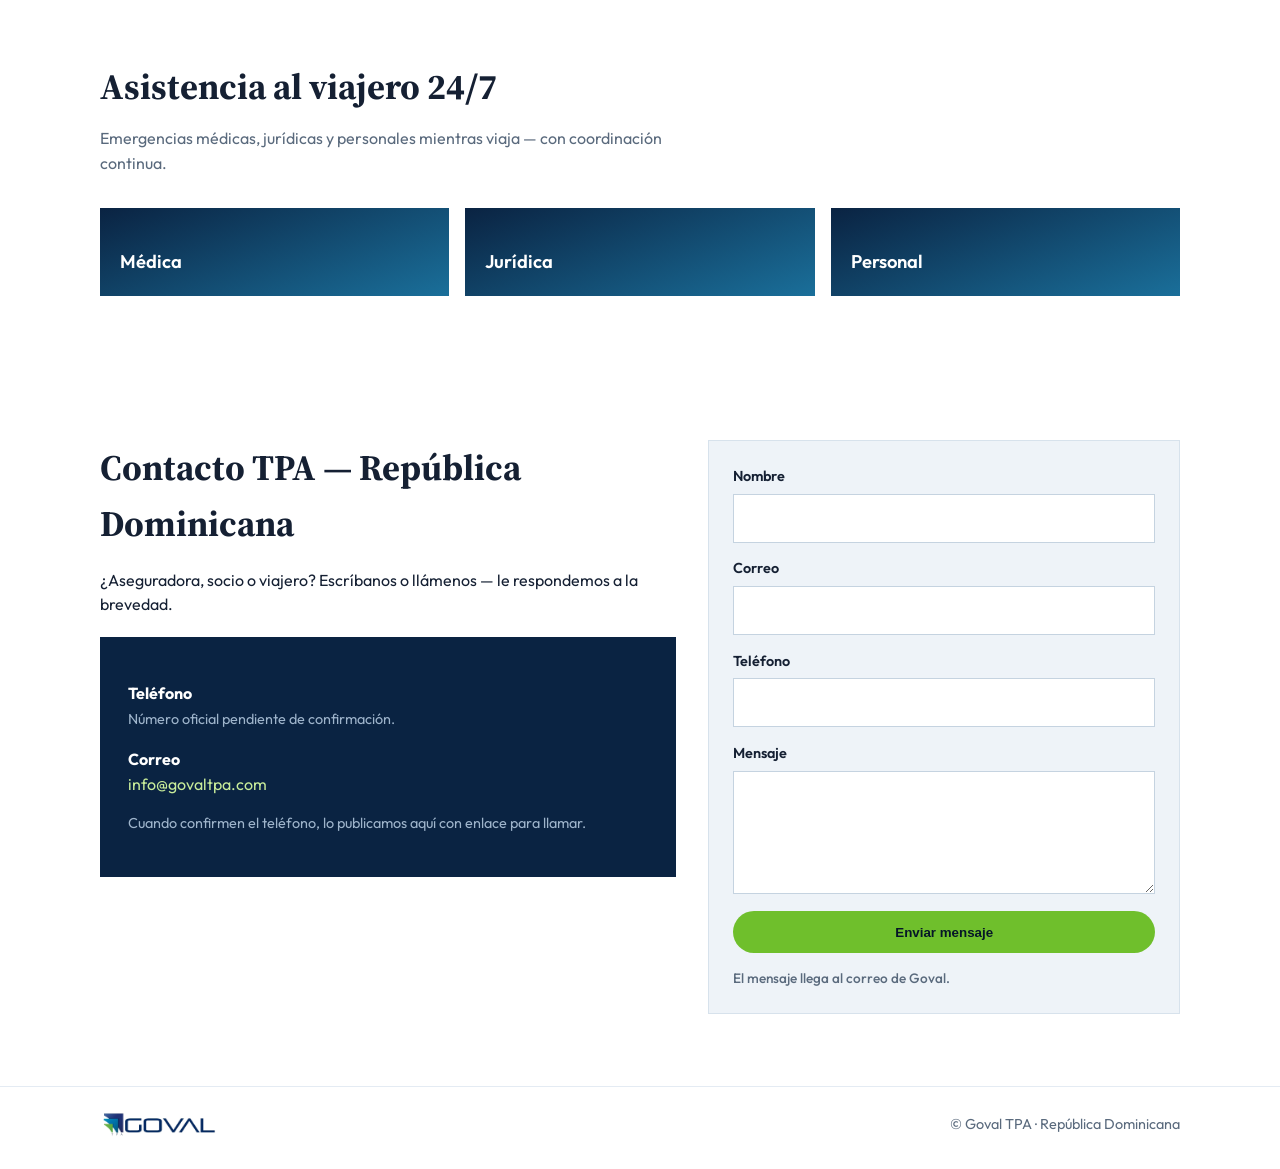
==== commit ee0b304f: "Add dark mode and document it in client delivery. Co-authored-by: Cursor <cursoragent@cursor.com>" ====
--- a/index.html
+++ b/index.html
@@ -26,7 +26,23 @@
   <link rel="preconnect" href="https://fonts.googleapis.com" />
   <link rel="preconnect" href="https://fonts.gstatic.com" crossorigin />
   <link href="https://fonts.googleapis.com/css2?family=Outfit:wght@400;500;600;700&family=Source+Serif+4:opsz,wght@8..60,500;8..60,600&display=swap" rel="stylesheet" />
-  <link rel="stylesheet" href="styles.css?v=6" />
+  <link rel="stylesheet" href="styles.css?v=7" />
+  <script>
+    (function () {
+      try {
+        var saved = localStorage.getItem("goval-theme");
+        var theme =
+          saved === "dark" || saved === "light"
+            ? saved
+            : window.matchMedia("(prefers-color-scheme: dark)").matches
+              ? "dark"
+              : "light";
+        document.documentElement.setAttribute("data-theme", theme);
+      } catch (e) {
+        document.documentElement.setAttribute("data-theme", "light");
+      }
+    })();
+  </script>
   <script type="application/ld+json">
   {
     "@context": "https://schema.org",
@@ -67,6 +83,15 @@
           <button type="button" data-lang="es" class="is-active">ES</button>
           <button type="button" data-lang="en">EN</button>
         </div>
+        <button type="button" class="theme-toggle" id="themeToggle" aria-label="Cambiar tema" title="Tema">
+          <svg class="icon-moon" viewBox="0 0 24 24" fill="none" stroke="currentColor" stroke-width="2" aria-hidden="true">
+            <path d="M21 14.5A8.5 8.5 0 1 1 9.5 3 7 7 0 0 0 21 14.5z"/>
+          </svg>
+          <svg class="icon-sun" viewBox="0 0 24 24" fill="none" stroke="currentColor" stroke-width="2" aria-hidden="true">
+            <circle cx="12" cy="12" r="4"/>
+            <path d="M12 2v2M12 20v2M4.9 4.9l1.4 1.4M17.7 17.7l1.4 1.4M2 12h2M20 12h2M4.9 19.1l1.4-1.4M17.7 6.3l1.4-1.4"/>
+          </svg>
+        </button>
         <a class="btn btn-sm header-cta" href="#contact">
           <span class="cta-full" data-i18n="nav.cta">Solicitar asistencia</span>
           <span class="cta-short" data-i18n="nav.ctaShort">Contacto</span>
--- a/styles.css
+++ b/styles.css
@@ -8,8 +8,35 @@
   --ink: #152033;
   --muted: #5a6a7d;
   --white: #ffffff;
+  --bg: #ffffff;
+  --surface: #ffffff;
+  --border: #e4ebf3;
+  --border-strong: #d5dee8;
+  --input-bg: #ffffff;
+  --card-line: #d7e0ea;
+  --form-border: #d7e2ec;
+  --form-input-border: #c5d3e0;
+  --sent-bg: #e8f6d8;
   --font: "Outfit", system-ui, sans-serif;
   --display: "Source Serif 4", Georgia, serif;
+  color-scheme: light;
+}
+
+html[data-theme="dark"] {
+  --fog: #122536;
+  --ink: #e8eef5;
+  --muted: #9aabbc;
+  --white: #0d1b2a;
+  --bg: #0b1622;
+  --surface: #102033;
+  --border: #243447;
+  --border-strong: #2f4258;
+  --input-bg: #0d1b2a;
+  --card-line: #2a3d52;
+  --form-border: #2f4258;
+  --form-input-border: #3a5068;
+  --sent-bg: #1e3a1a;
+  color-scheme: dark;
 }
 
 * { box-sizing: border-box; }
@@ -18,12 +45,14 @@
   margin: 0;
   font-family: var(--font);
   color: var(--ink);
-  background: var(--white);
+  background: var(--bg);
   line-height: 1.55;
+  transition: background-color 0.2s ease, color 0.2s ease;
 }
 img { max-width: 100%; height: auto; display: block; }
 a { color: var(--teal); text-decoration: none; }
-a:hover { color: var(--navy); }
+a:hover { color: var(--green); }
+html[data-theme="dark"] a:hover { color: #9ad4f0; }
 a.btn,
 a.btn:hover { text-decoration: none; }
 
@@ -32,7 +61,7 @@
   left: -999px;
   top: 0;
 }
-.skip:focus { left: 1rem; top: 1rem; z-index: 100; background: #fff; padding: 0.5rem; }
+.skip:focus { left: 1rem; top: 1rem; z-index: 100; background: var(--surface); color: var(--ink); padding: 0.5rem; }
 
 .wrap { width: min(1080px, calc(100% - 2.5rem)); margin-inline: auto; }
 
@@ -40,8 +69,9 @@
   position: sticky;
   top: 0;
   z-index: 40;
-  background: #fff;
-  border-bottom: 1px solid #e4ebf3;
+  background: color-mix(in srgb, var(--surface) 92%, transparent);
+  backdrop-filter: blur(10px);
+  border-bottom: 1px solid var(--border);
 }
 .header-inner {
   display: flex;
@@ -53,11 +83,11 @@
 .brand img { width: 168px; height: auto; }
 .header-cta .cta-short { display: none; }
 .nav { display: flex; gap: 1.25rem; }
-.nav a { color: var(--navy); font-weight: 500; font-size: 0.95rem; }
+.nav a { color: var(--ink); font-weight: 500; font-size: 0.95rem; }
 .header-actions { display: flex; align-items: center; gap: 0.75rem; }
 .lang {
   display: inline-flex;
-  border: 1px solid #d5dee8;
+  border: 1px solid var(--border-strong);
   border-radius: 999px;
   overflow: hidden;
 }
@@ -72,6 +102,27 @@
   cursor: pointer;
 }
 .lang button.is-active { background: var(--navy); color: #fff; }
+html[data-theme="dark"] .lang button.is-active { background: var(--teal); }
+
+.theme-toggle {
+  width: 2.35rem;
+  height: 2.35rem;
+  border-radius: 999px;
+  border: 1px solid var(--border-strong);
+  background: transparent;
+  color: var(--ink);
+  cursor: pointer;
+  display: inline-flex;
+  align-items: center;
+  justify-content: center;
+  padding: 0;
+  flex-shrink: 0;
+}
+.theme-toggle:hover { border-color: var(--teal); color: var(--teal); }
+.theme-toggle svg { width: 1.1rem; height: 1.1rem; display: block; }
+.theme-toggle .icon-sun { display: none; }
+html[data-theme="dark"] .theme-toggle .icon-moon { display: none; }
+html[data-theme="dark"] .theme-toggle .icon-sun { display: block; }
 
 .btn {
   display: inline-flex;
@@ -108,13 +159,13 @@
 .section a.btn.btn-ghost,
 .site-header a.btn.btn-ghost {
   background: transparent;
-  border-color: #c9d6e4;
-  color: var(--navy);
+  border-color: var(--border-strong);
+  color: var(--ink);
 }
 .section a.btn.btn-ghost:hover,
 .site-header a.btn.btn-ghost:hover {
   background: var(--fog);
-  color: var(--navy);
+  color: var(--ink);
 }
 
 .hero {
@@ -173,7 +224,7 @@
 .section h2 {
   font-family: var(--display);
   font-size: clamp(1.7rem, 3vw, 2.25rem);
-  color: var(--navy);
+  color: var(--ink);
   margin: 0 0 0.75rem;
 }
 .section-lede { color: var(--muted); max-width: 38rem; margin: 0 0 2rem; }
@@ -186,7 +237,7 @@
 .feature-list h3 {
   margin: 0 0 0.4rem;
   font-size: 1.1rem;
-  color: var(--navy);
+  color: var(--ink);
 }
 .feature-list p { margin: 0; color: var(--muted); }
 .feature-list article {
@@ -203,7 +254,7 @@
 .checks { list-style: none; padding: 0; margin: 0; }
 .checks li {
   padding: 0.75rem 0 0.75rem 1.5rem;
-  border-bottom: 1px solid #d7e0ea;
+  border-bottom: 1px solid var(--card-line);
   position: relative;
   color: var(--ink);
   font-weight: 500;
@@ -259,7 +310,7 @@
   min-width: 0;
   background: var(--fog);
   padding: 1.5rem;
-  border: 1px solid #d7e2ec;
+  border: 1px solid var(--form-border);
 }
 .contact-form .field {
   display: flex;
@@ -273,7 +324,7 @@
   display: block;
   font-size: 0.9rem;
   font-weight: 600;
-  color: var(--navy);
+  color: var(--ink);
 }
 .contact-form input,
 .contact-form textarea {
@@ -282,8 +333,8 @@
   font: inherit;
   font-weight: 400;
   padding: 0.7rem 0.8rem;
-  border: 1px solid #c5d3e0;
-  background: #fff;
+  border: 1px solid var(--form-input-border);
+  background: var(--input-bg);
   color: var(--ink);
   width: 100%;
   max-width: 100%;
@@ -307,8 +358,8 @@
   display: none;
   margin: 0;
   padding: 0.75rem 0.9rem;
-  background: #e8f6d8;
-  color: var(--navy);
+  background: var(--sent-bg);
+  color: var(--ink);
   font-weight: 600;
   font-size: 0.95rem;
 }
@@ -318,8 +369,9 @@
 }
 
 .site-footer {
-  border-top: 1px solid #e4ebf3;
+  border-top: 1px solid var(--border);
   padding: 1.5rem 0 2rem;
+  background: var(--bg);
 }
 .footer-inner {
   display: flex;
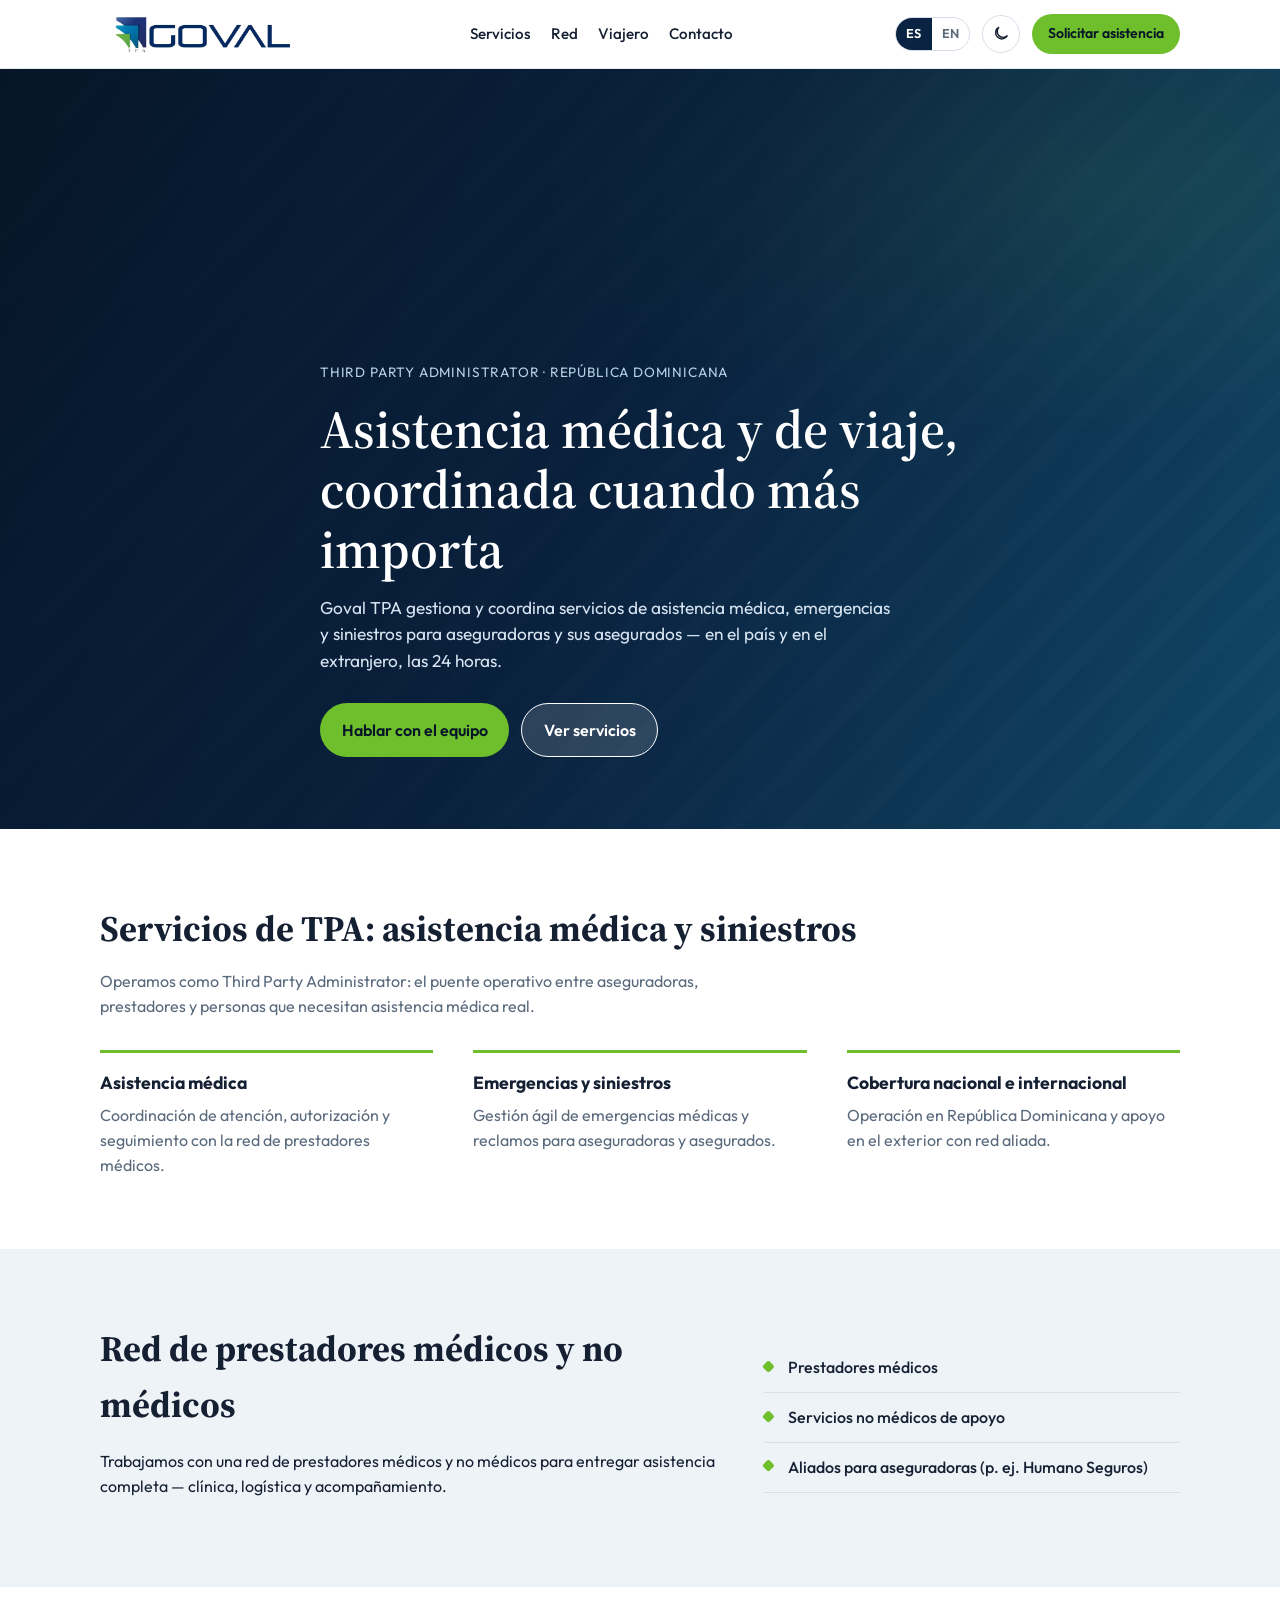
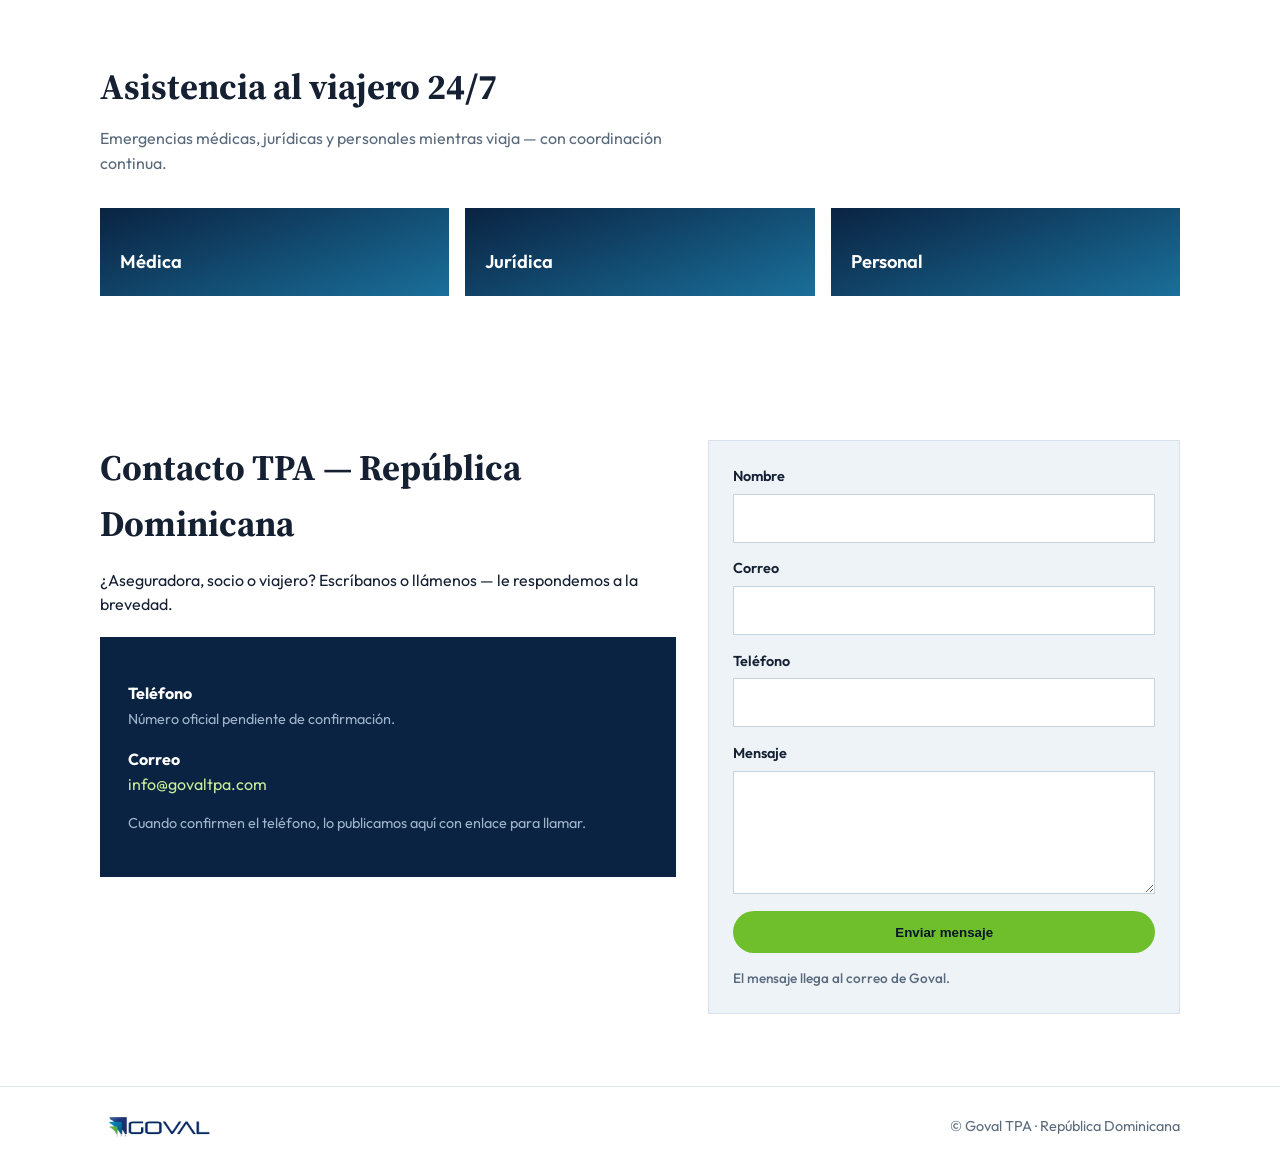
==== commit c0a21ec4: "Improve header logo contrast in dark mode. Co-authored-by: Cursor <cursoragent@cursor.com>" ====
--- a/index.html
+++ b/index.html
@@ -26,7 +26,7 @@
   <link rel="preconnect" href="https://fonts.googleapis.com" />
   <link rel="preconnect" href="https://fonts.gstatic.com" crossorigin />
   <link href="https://fonts.googleapis.com/css2?family=Outfit:wght@400;500;600;700&family=Source+Serif+4:opsz,wght@8..60,500;8..60,600&display=swap" rel="stylesheet" />
-  <link rel="stylesheet" href="styles.css?v=7" />
+  <link rel="stylesheet" href="styles.css?v=8" />
   <script>
     (function () {
       try {
@@ -70,7 +70,7 @@
   <header class="site-header">
     <div class="wrap header-inner">
       <a class="brand" href="#top" aria-label="Goval TPA">
-        <img src="public/logo.png?v=5" alt="Goval TPA" width="180" height="40" />
+        <img src="public/logo.png?v=6" alt="Goval TPA" width="180" height="40" />
       </a>
       <nav class="nav" aria-label="Primary">
         <a href="#services" data-i18n="nav.services">Servicios</a>
--- a/styles.css
+++ b/styles.css
@@ -80,7 +80,27 @@
   gap: 1rem;
   min-height: 4.25rem;
 }
-.brand img { width: 168px; height: auto; }
+.brand {
+  display: inline-flex;
+  align-items: center;
+  flex-shrink: 0;
+  line-height: 0;
+  padding: 0.4rem 0.65rem;
+  border-radius: 0.45rem;
+  background: transparent;
+}
+.brand img {
+  width: 188px;
+  height: auto;
+  display: block;
+}
+html[data-theme="dark"] .brand {
+  background: #ffffff;
+  box-shadow: 0 0 0 1px rgba(255, 255, 255, 0.08);
+}
+html[data-theme="dark"] .brand img {
+  filter: none;
+}
 .header-cta .cta-short { display: none; }
 .nav { display: flex; gap: 1.25rem; }
 .nav a { color: var(--ink); font-weight: 500; font-size: 0.95rem; }
@@ -379,6 +399,17 @@
   justify-content: space-between;
   gap: 1rem;
 }
+.site-footer .brand,
+.footer-inner > img {
+  width: auto;
+}
+.footer-inner > img {
+  width: 120px;
+  height: auto;
+  padding: 0.25rem 0.4rem;
+  border-radius: 0.35rem;
+  background: #fff;
+}
 .site-footer p { margin: 0; color: var(--muted); font-size: 0.9rem; }
 
 @media (max-width: 860px) {
@@ -394,9 +425,10 @@
   .brand {
     flex: 0 1 auto;
     min-width: 0;
+    padding: 0.3rem 0.45rem;
   }
   .brand img {
-    width: min(132px, 38vw);
+    width: min(148px, 42vw);
   }
   .header-actions {
     flex: 0 0 auto;
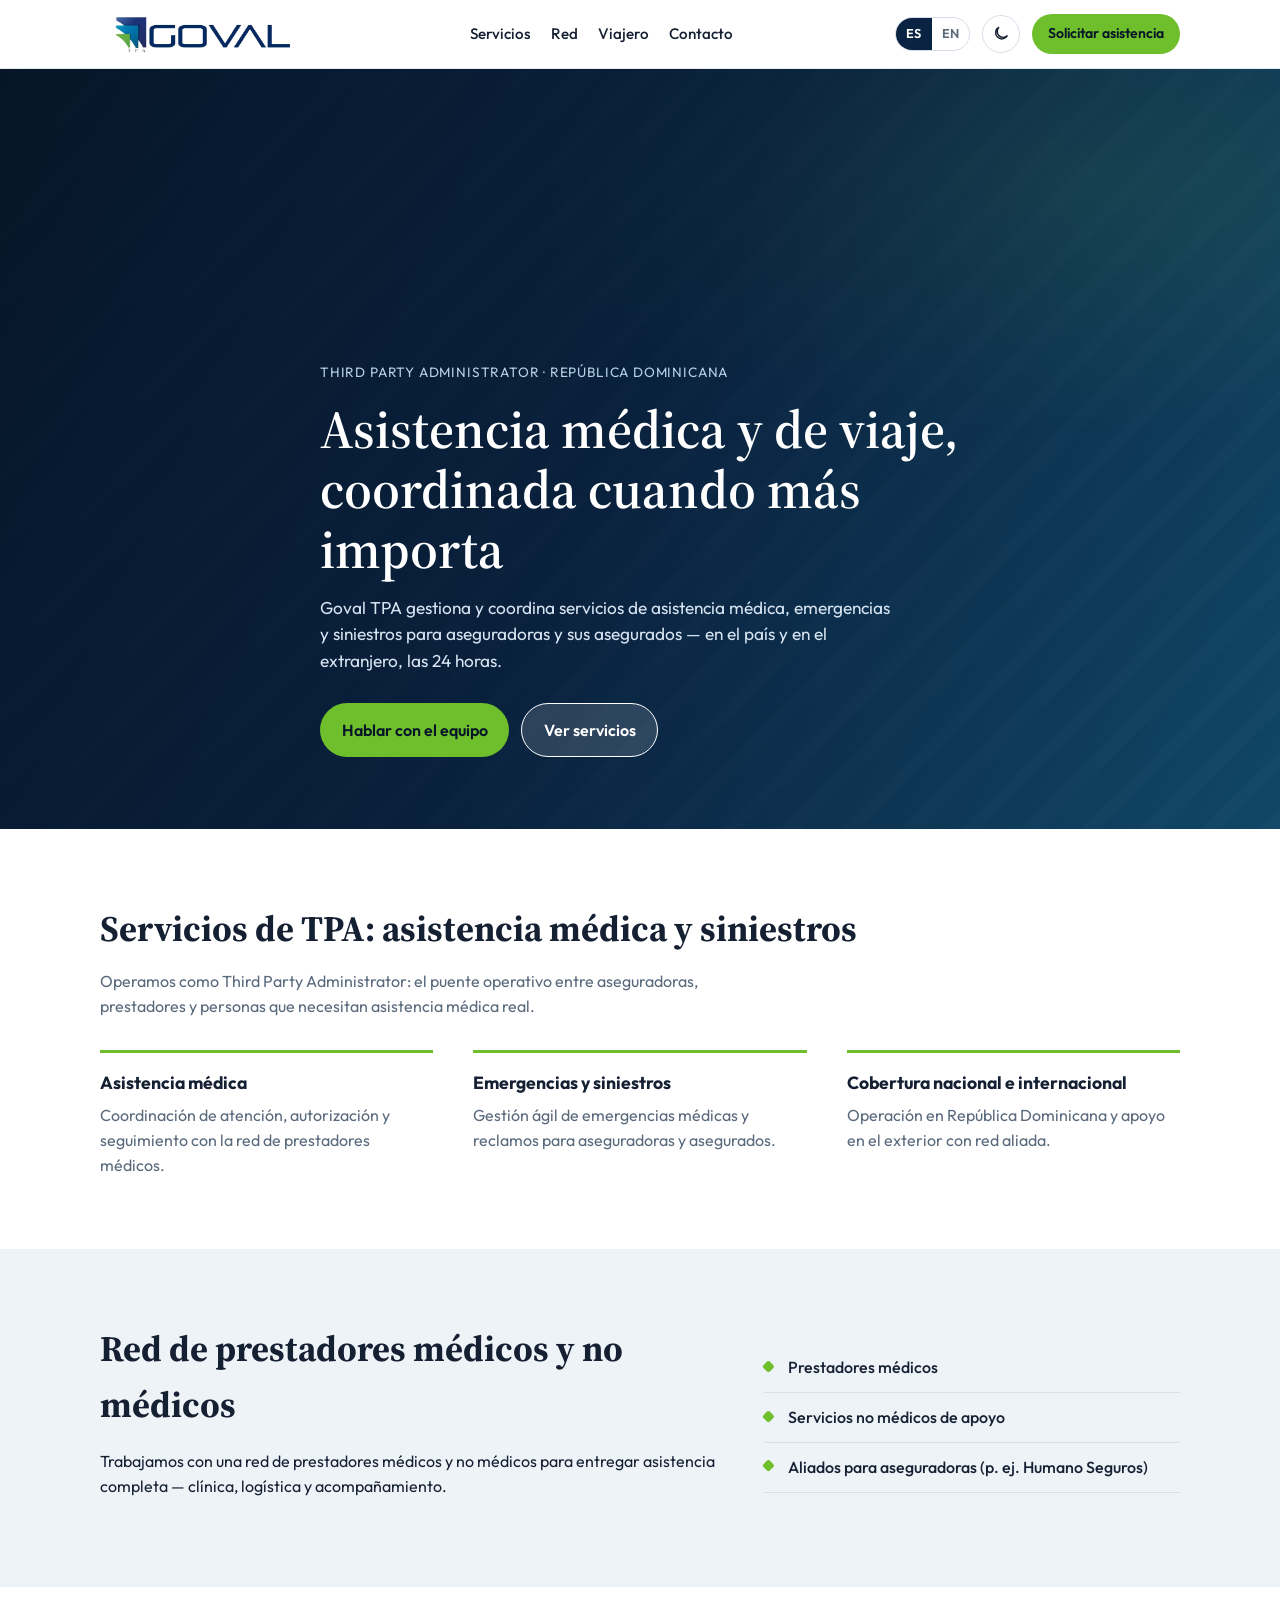
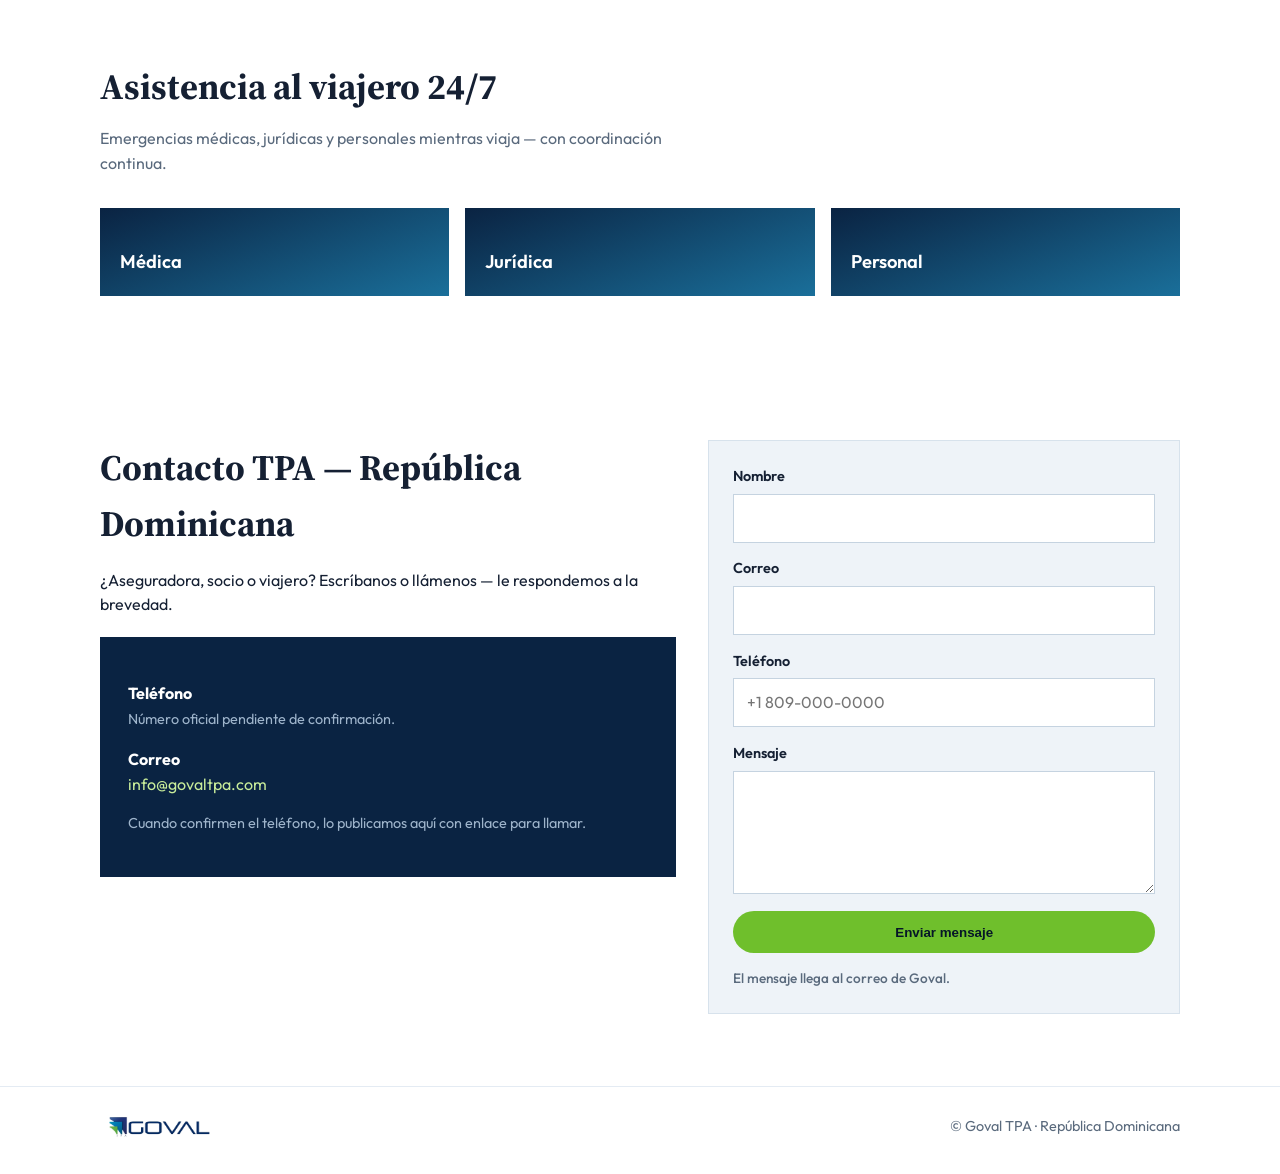
==== commit 692be31a: "Validate contact form email and phone fields. Co-authored-by: Cursor <cursoragent@cursor.com>" ====
--- a/index.html
+++ b/index.html
@@ -26,7 +26,7 @@
   <link rel="preconnect" href="https://fonts.googleapis.com" />
   <link rel="preconnect" href="https://fonts.gstatic.com" crossorigin />
   <link href="https://fonts.googleapis.com/css2?family=Outfit:wght@400;500;600;700&family=Source+Serif+4:opsz,wght@8..60,500;8..60,600&display=swap" rel="stylesheet" />
-  <link rel="stylesheet" href="styles.css?v=8" />
+  <link rel="stylesheet" href="styles.css?v=9" />
   <script>
     (function () {
       try {
@@ -196,7 +196,7 @@
           </div>
           <div class="field">
             <label for="goval-phone"><span data-i18n="form.phone">Teléfono</span></label>
-            <input id="goval-phone" type="tel" name="phone" autocomplete="tel" />
+            <input id="goval-phone" type="tel" name="phone" required autocomplete="tel" inputmode="tel" />
           </div>
           <div class="field">
             <label for="goval-message"><span data-i18n="form.message">Mensaje</span></label>
@@ -217,5 +217,6 @@
   </footer>
 
   <script src="i18n.js"></script>
+  <script src="form-validate.js"></script>
 </body>
 </html>
--- a/styles.css
+++ b/styles.css
@@ -368,6 +368,22 @@
   width: 100%;
   margin-top: 0.15rem;
 }
+.contact-form input.is-invalid,
+.contact-form textarea.is-invalid {
+  border-color: #e35d5d;
+  outline: none;
+  box-shadow: 0 0 0 2px rgba(227, 93, 93, 0.25);
+}
+.field-error {
+  margin: 0;
+  font-size: 0.82rem;
+  font-weight: 600;
+  color: #c62828;
+  line-height: 1.3;
+}
+.field-error[hidden] { display: none !important; }
+html[data-theme="dark"] .field-error { color: #ff8a80; }
+
 .form-hint {
   margin: 0;
   font-size: 0.85rem;
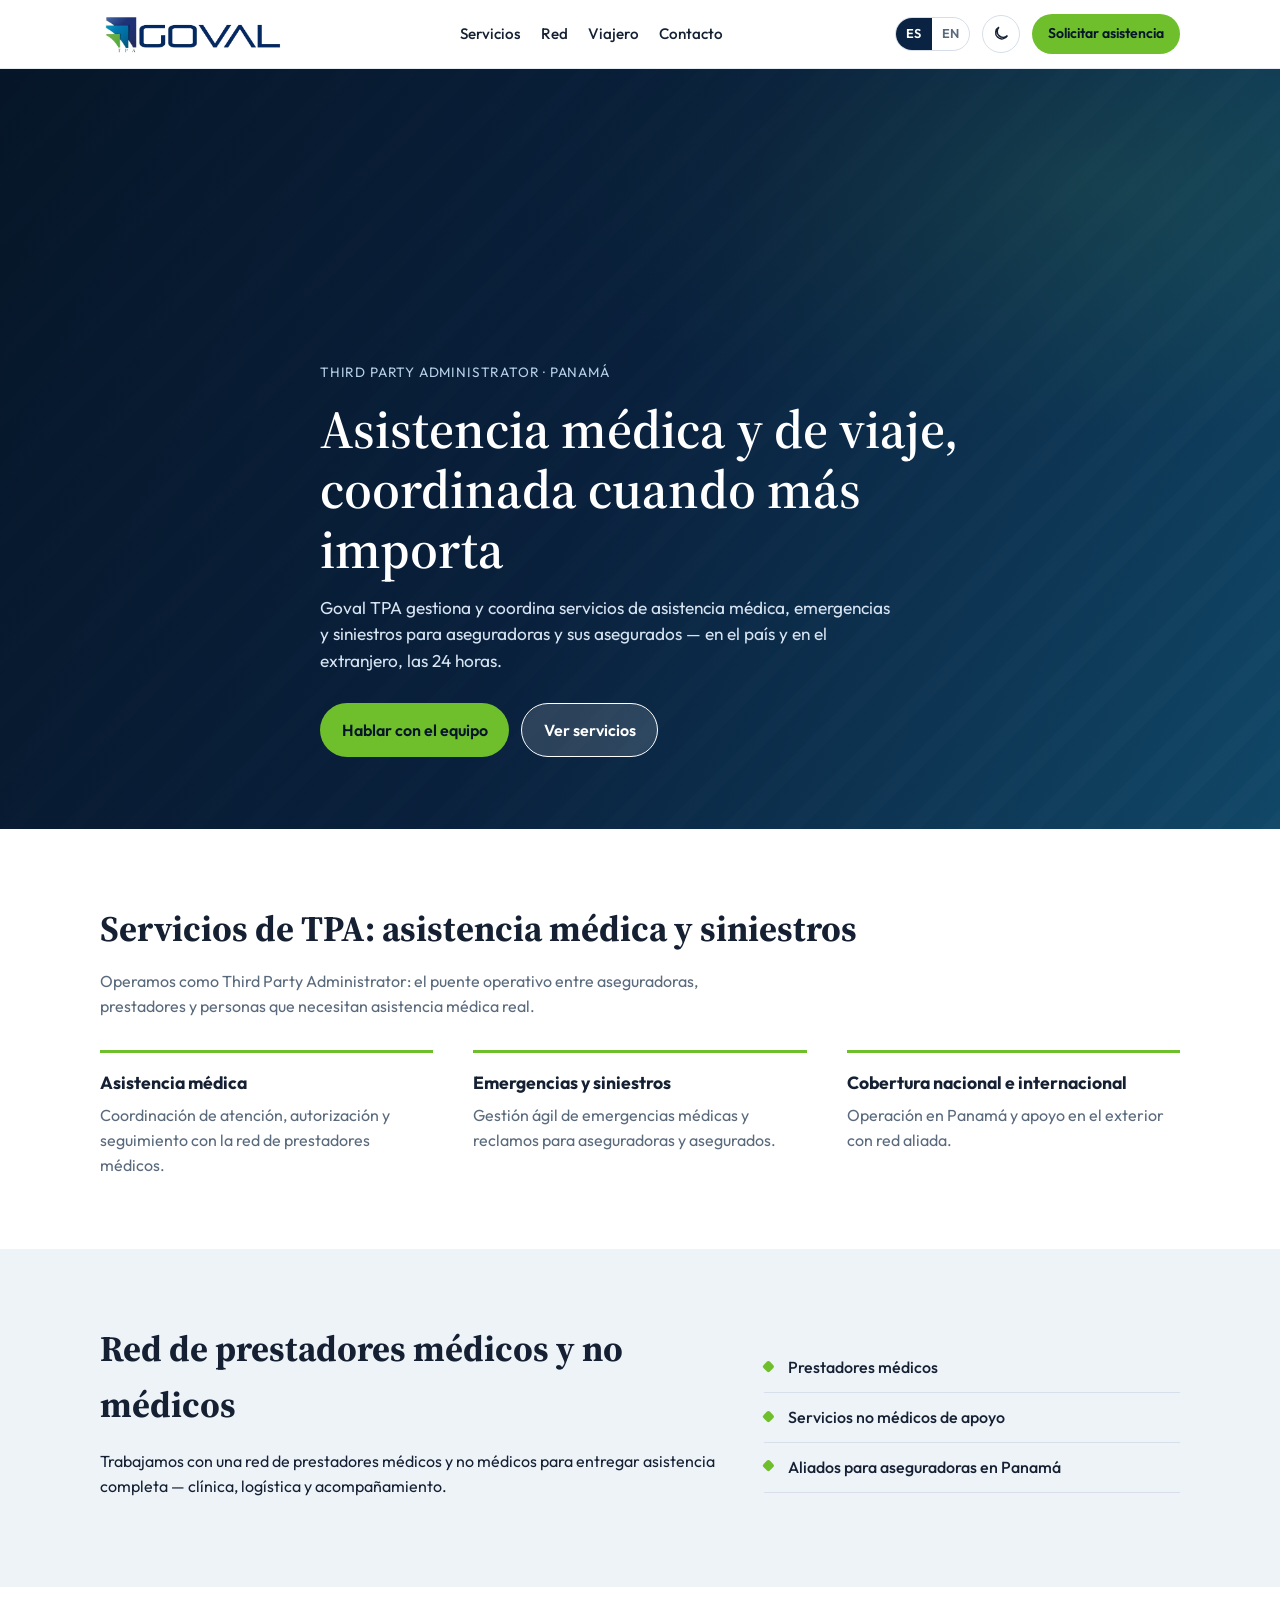
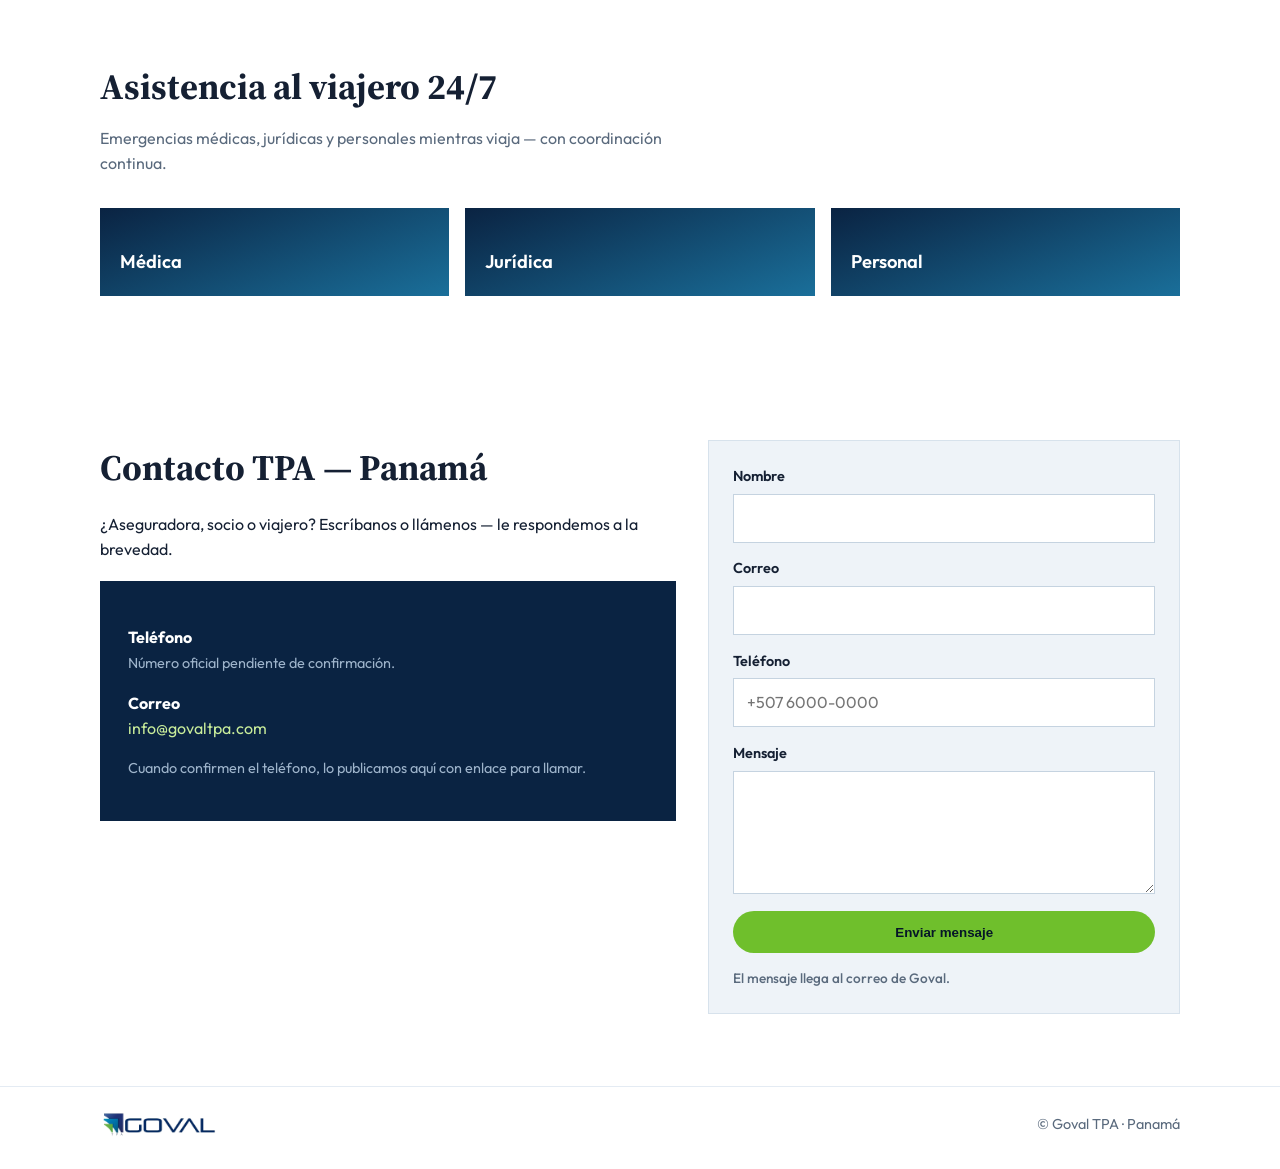
==== commit 46fae9d4: "Fix Goval dark-mode logo plate and Panama TPA copy. Remove white logo background in dark mode/footer" ====
--- a/index.html
+++ b/index.html
@@ -3,9 +3,9 @@
 <head>
   <meta charset="utf-8" />
   <meta name="viewport" content="width=device-width, initial-scale=1" />
-  <title>Goval TPA | TPA asistencia médica y al viajero en República Dominicana</title>
-  <meta name="description" content="Goval TPA es un Third Party Administrator en República Dominicana: asistencia médica, emergencias, siniestros y asistencia al viajero 24/7 para aseguradoras y asegurados." />
-  <meta name="keywords" content="TPA República Dominicana, Third Party Administrator, asistencia médica, asistencia al viajero, emergencias médicas, siniestros, prestadores médicos, Goval TPA" />
+  <title>Goval TPA | TPA asistencia médica y al viajero en Panamá</title>
+  <meta name="description" content="Goval TPA es un Third Party Administrator en Panamá: asistencia médica, emergencias, siniestros y asistencia al viajero 24/7 para aseguradoras y asegurados." />
+  <meta name="keywords" content="TPA Panamá, Third Party Administrator, asistencia médica, asistencia al viajero, emergencias médicas, siniestros, prestadores médicos, Goval TPA" />
   <meta name="robots" content="index, follow" />
   <meta name="author" content="Goval TPA" />
   <link rel="canonical" href="https://hectortorrese.github.io/goval-tpa/" />
@@ -13,20 +13,26 @@
   <link rel="alternate" hreflang="en" href="https://hectortorrese.github.io/goval-tpa/?lang=en" />
   <link rel="alternate" hreflang="x-default" href="https://hectortorrese.github.io/goval-tpa/?lang=es" />
   <meta property="og:type" content="website" />
-  <meta property="og:locale" content="es_DO" />
+  <meta property="og:locale" content="es_PA" />
   <meta property="og:locale:alternate" content="en_US" />
   <meta property="og:site_name" content="Goval TPA" />
   <meta property="og:url" content="https://hectortorrese.github.io/goval-tpa/" />
   <meta property="og:title" content="Goval TPA | TPA asistencia médica y al viajero" />
-  <meta property="og:description" content="Third Party Administrator en RD: asistencia médica, emergencias, siniestros y viajero 24/7." />
-  <meta property="og:image" content="https://hectortorrese.github.io/goval-tpa/public/logo.png" />
+  <meta property="og:description" content="Third Party Administrator en Panamá: asistencia médica, emergencias, siniestros y viajero 24/7." />
+  <meta property="og:image" content="https://hectortorrese.github.io/goval-tpa/public/og-share.jpg" />
+  <meta property="og:image:width" content="1200" />
+  <meta property="og:image:height" content="630" />
   <meta name="twitter:card" content="summary_large_image" />
   <meta name="twitter:title" content="Goval TPA | TPA asistencia médica y al viajero" />
-  <meta name="twitter:description" content="Third Party Administrator en RD: asistencia médica, emergencias, siniestros y viajero 24/7." />
+  <meta name="twitter:description" content="Third Party Administrator en Panamá: asistencia médica, emergencias, siniestros y viajero 24/7." />
+  <meta name="twitter:image" content="https://hectortorrese.github.io/goval-tpa/public/og-share.jpg" />
+  <link rel="icon" href="public/favicon.png" type="image/png" />
+  <link rel="icon" href="public/favicon-32.png" type="image/png" sizes="32x32" />
+  <link rel="apple-touch-icon" href="public/apple-touch-icon.png" />
   <link rel="preconnect" href="https://fonts.googleapis.com" />
   <link rel="preconnect" href="https://fonts.gstatic.com" crossorigin />
   <link href="https://fonts.googleapis.com/css2?family=Outfit:wght@400;500;600;700&family=Source+Serif+4:opsz,wght@8..60,500;8..60,600&display=swap" rel="stylesheet" />
-  <link rel="stylesheet" href="styles.css?v=9" />
+  <link rel="stylesheet" href="styles.css?v=11" />
   <script>
     (function () {
       try {
@@ -51,8 +57,8 @@
     "alternateName": "Goval Third Party Administrator",
     "url": "https://hectortorrese.github.io/goval-tpa/",
     "logo": "https://hectortorrese.github.io/goval-tpa/public/logo.png",
-    "description": "Third Party Administrator en República Dominicana especializado en asistencia médica, emergencias, siniestros y asistencia al viajero 24/7.",
-    "areaServed": ["DO", "Worldwide"],
+    "description": "Third Party Administrator en Panamá especializado en asistencia médica, emergencias, siniestros y asistencia al viajero 24/7.",
+    "areaServed": ["PA", "Worldwide"],
     "knowsAbout": [
       "Third Party Administrator",
       "medical assistance",
@@ -70,9 +76,9 @@
   <header class="site-header">
     <div class="wrap header-inner">
       <a class="brand" href="#top" aria-label="Goval TPA">
-        <img src="public/logo.png?v=6" alt="Goval TPA" width="180" height="40" />
+        <img src="public/logo.png?v=7" alt="Goval TPA" width="180" height="40" />
       </a>
-      <nav class="nav" aria-label="Primary">
+      <nav class="nav" id="site-nav" aria-label="Primary">
         <a href="#services" data-i18n="nav.services">Servicios</a>
         <a href="#network" data-i18n="nav.network">Red</a>
         <a href="#travel" data-i18n="nav.travel">Viajero</a>
@@ -96,6 +102,17 @@
           <span class="cta-full" data-i18n="nav.cta">Solicitar asistencia</span>
           <span class="cta-short" data-i18n="nav.ctaShort">Contacto</span>
         </a>
+        <button
+          type="button"
+          class="nav-toggle"
+          id="navToggle"
+          aria-expanded="false"
+          aria-controls="site-nav"
+          data-i18n-aria="nav.menu"
+          aria-label="Menú"
+        >
+          <span class="nav-toggle-bars" aria-hidden="true"></span>
+        </button>
       </div>
     </div>
   </header>
@@ -104,7 +121,7 @@
     <section class="hero" id="top">
       <div class="hero-bg" aria-hidden="true"></div>
       <div class="wrap hero-inner">
-        <p class="eyebrow" data-i18n="hero.eyebrow">Third Party Administrator · República Dominicana</p>
+        <p class="eyebrow" data-i18n="hero.eyebrow">Third Party Administrator · Panamá</p>
         <h1 data-i18n="hero.title">Asistencia médica y de viaje, coordinada cuando más importa</h1>
         <p class="lede" data-i18n="hero.lede">Goval TPA gestiona y coordina servicios de asistencia médica, emergencias y siniestros para aseguradoras y sus asegurados — en el país y en el extranjero, las 24 horas.</p>
         <div class="cta-row">
@@ -129,7 +146,7 @@
           </article>
           <article>
             <h3 data-i18n="services.s3.t">Cobertura nacional e internacional</h3>
-            <p data-i18n="services.s3.p">Operación en República Dominicana y apoyo en el exterior con red aliada.</p>
+            <p data-i18n="services.s3.p">Operación en Panamá y apoyo en el exterior con red aliada.</p>
           </article>
         </div>
       </div>
@@ -144,7 +161,7 @@
         <ul class="checks">
           <li data-i18n="network.l1">Prestadores médicos</li>
           <li data-i18n="network.l2">Servicios no médicos de apoyo</li>
-          <li data-i18n="network.l3">Aliados para aseguradoras (p. ej. Humano Seguros)</li>
+          <li data-i18n="network.l3">Aliados para aseguradoras en Panamá</li>
         </ul>
       </div>
     </section>
@@ -164,7 +181,7 @@
     <section class="section contact" id="contact">
       <div class="wrap contact-inner">
         <div>
-          <h2 data-i18n="contact.title">Contacto</h2>
+          <h2 data-i18n="contact.title">Contacto TPA — Panamá</h2>
           <p data-i18n="contact.p">¿Aseguradora, socio o viajero? Escríbanos o llámenos — le respondemos a la brevedad.</p>
           <div class="contact-card">
             <p>
@@ -212,11 +229,12 @@
   <footer class="site-footer">
     <div class="wrap footer-inner">
       <img src="public/logo.png" alt="" width="120" height="28" />
-      <p data-i18n="footer">© Goval TPA · República Dominicana</p>
+      <p data-i18n="footer">© Goval TPA · Panamá</p>
     </div>
   </footer>
 
   <script src="i18n.js"></script>
   <script src="form-validate.js"></script>
+  <script src="nav.js"></script>
 </body>
 </html>
--- a/styles.css
+++ b/styles.css
@@ -85,21 +85,11 @@
   align-items: center;
   flex-shrink: 0;
   line-height: 0;
-  padding: 0.4rem 0.65rem;
-  border-radius: 0.45rem;
-  background: transparent;
 }
 .brand img {
   width: 188px;
   height: auto;
   display: block;
-}
-html[data-theme="dark"] .brand {
-  background: #ffffff;
-  box-shadow: 0 0 0 1px rgba(255, 255, 255, 0.08);
-}
-html[data-theme="dark"] .brand img {
-  filter: none;
 }
 .header-cta .cta-short { display: none; }
 .nav { display: flex; gap: 1.25rem; }
@@ -422,14 +412,77 @@
 .footer-inner > img {
   width: 120px;
   height: auto;
-  padding: 0.25rem 0.4rem;
-  border-radius: 0.35rem;
-  background: #fff;
 }
 .site-footer p { margin: 0; color: var(--muted); font-size: 0.9rem; }
 
+.nav-toggle {
+  display: none;
+  width: 2.35rem;
+  height: 2.35rem;
+  border-radius: 999px;
+  border: 1px solid var(--border-strong);
+  background: transparent;
+  color: var(--ink);
+  cursor: pointer;
+  align-items: center;
+  justify-content: center;
+  padding: 0;
+  flex-shrink: 0;
+}
+.nav-toggle-bars,
+.nav-toggle-bars::before,
+.nav-toggle-bars::after {
+  display: block;
+  width: 1rem;
+  height: 2px;
+  background: currentColor;
+  border-radius: 1px;
+  position: relative;
+  transition: transform 0.2s ease, opacity 0.2s ease;
+}
+.nav-toggle-bars::before,
+.nav-toggle-bars::after {
+  content: "";
+  position: absolute;
+  left: 0;
+}
+.nav-toggle-bars::before { top: -5px; }
+.nav-toggle-bars::after { top: 5px; }
+.nav-toggle[aria-expanded="true"] .nav-toggle-bars { background: transparent; }
+.nav-toggle[aria-expanded="true"] .nav-toggle-bars::before {
+  top: 0;
+  transform: rotate(45deg);
+}
+.nav-toggle[aria-expanded="true"] .nav-toggle-bars::after {
+  top: 0;
+  transform: rotate(-45deg);
+}
+
 @media (max-width: 860px) {
-  .nav { display: none; }
+  .site-header { overflow: visible; }
+  .header-inner { position: relative; }
+  .nav-toggle { display: inline-flex; }
+  .nav {
+    display: none;
+    position: absolute;
+    left: 0;
+    right: 0;
+    top: calc(100% + 1px);
+    z-index: 50;
+    flex-direction: column;
+    gap: 0;
+    padding: 0.5rem 0;
+    background: var(--surface);
+    border-bottom: 1px solid var(--border);
+    box-shadow: 0 12px 28px rgba(0,0,0,0.18);
+  }
+  .nav.is-open { display: flex; }
+  .nav a {
+    padding: 0.85rem 1.25rem;
+    border-bottom: 1px solid var(--border);
+    font-weight: 600;
+  }
+  .nav a:last-child { border-bottom: 0; }
   .feature-list, .split, .pillars, .contact-inner { grid-template-columns: 1fr; }
   .hero { min-height: auto; padding-top: 4rem; }
 
@@ -441,7 +494,6 @@
   .brand {
     flex: 0 1 auto;
     min-width: 0;
-    padding: 0.3rem 0.45rem;
   }
   .brand img {
     width: min(148px, 42vw);
@@ -449,6 +501,7 @@
   .header-actions {
     flex: 0 0 auto;
     gap: 0.45rem;
+    margin-left: auto;
   }
   .header-cta {
     padding: 0.5rem 0.8rem;
